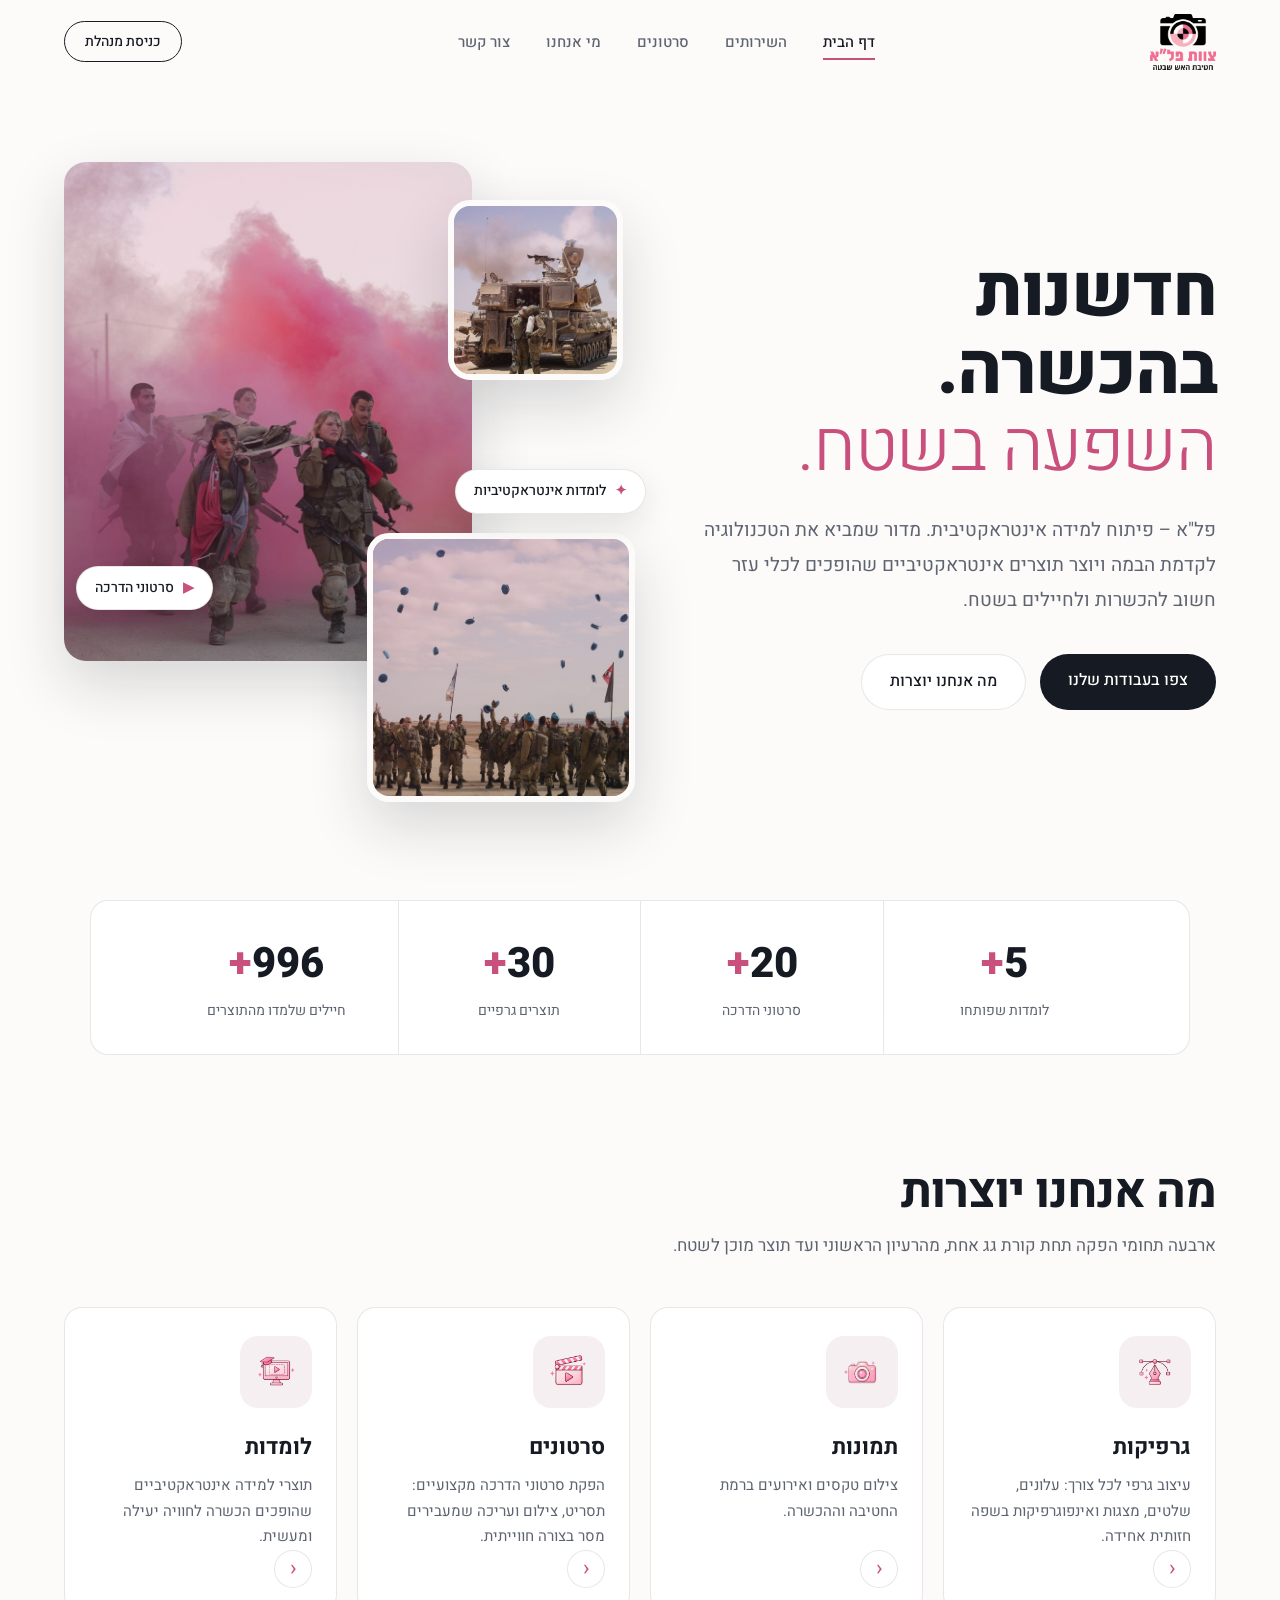
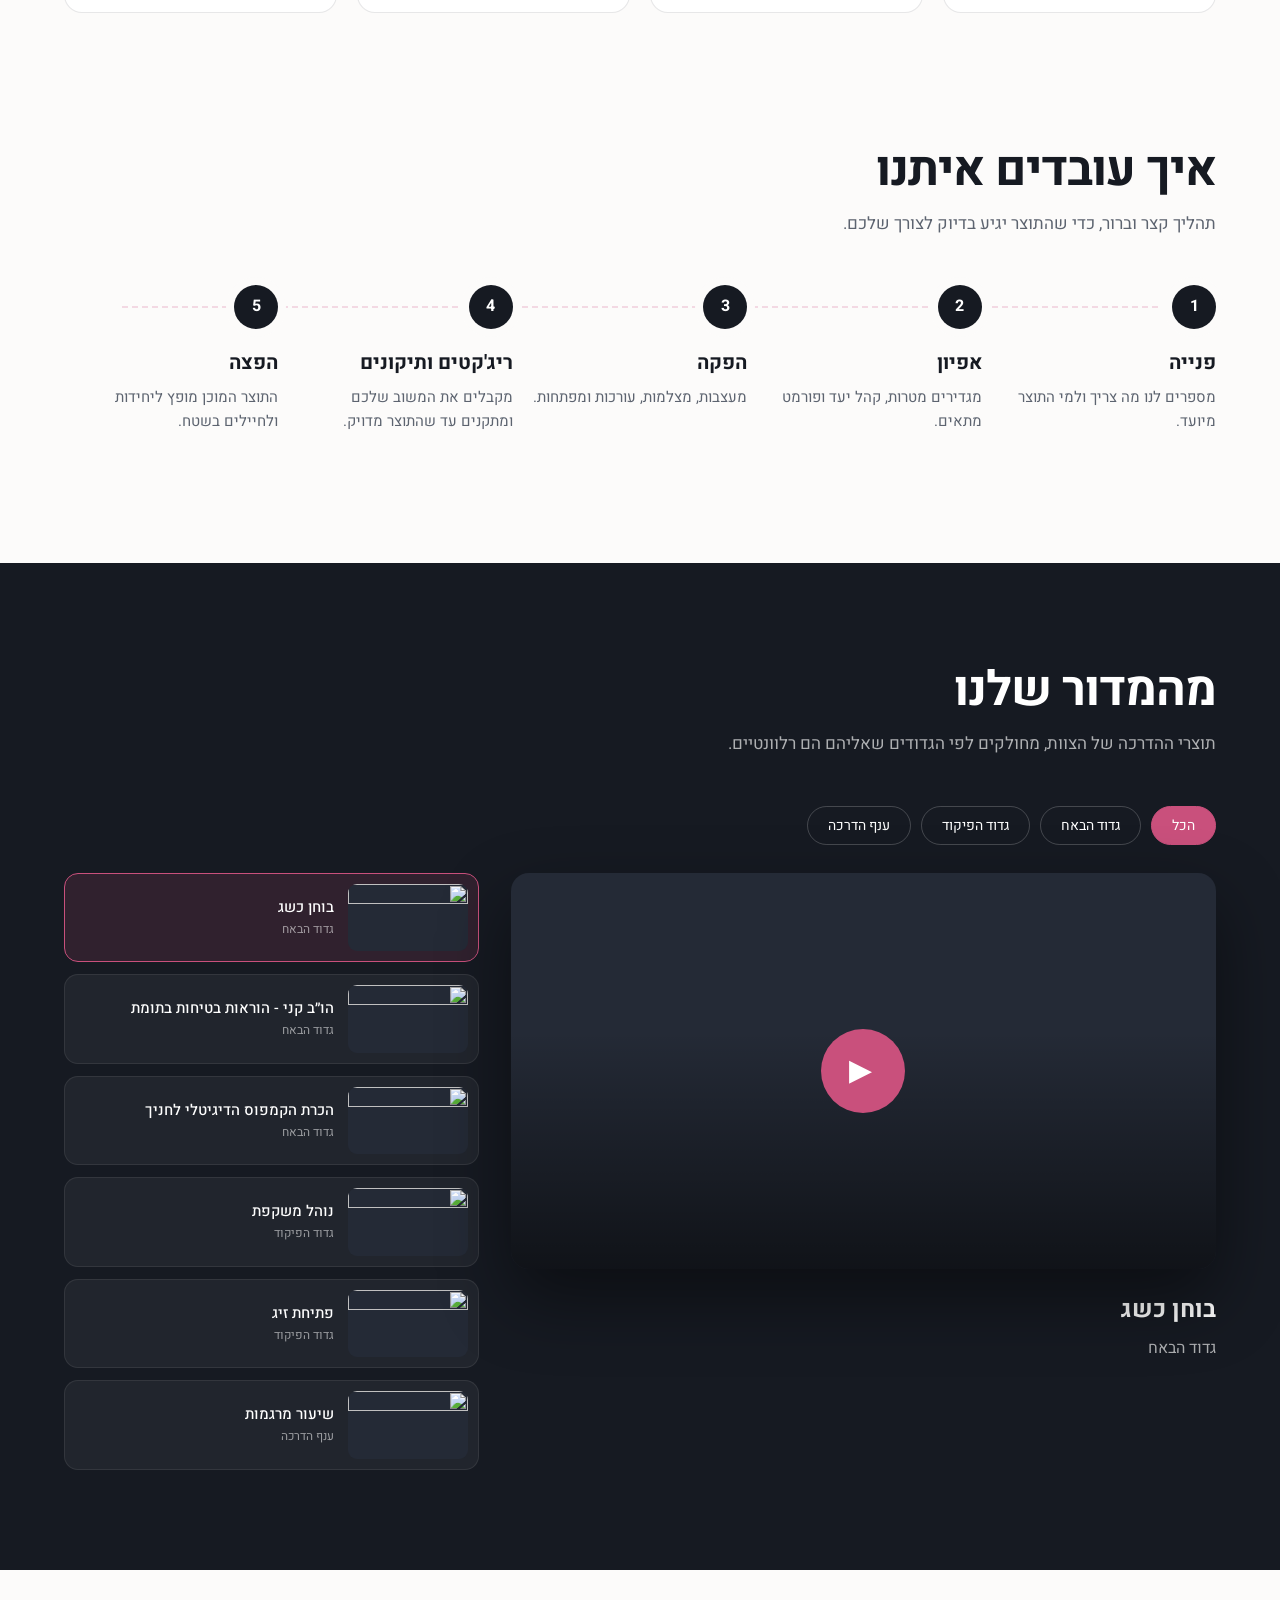
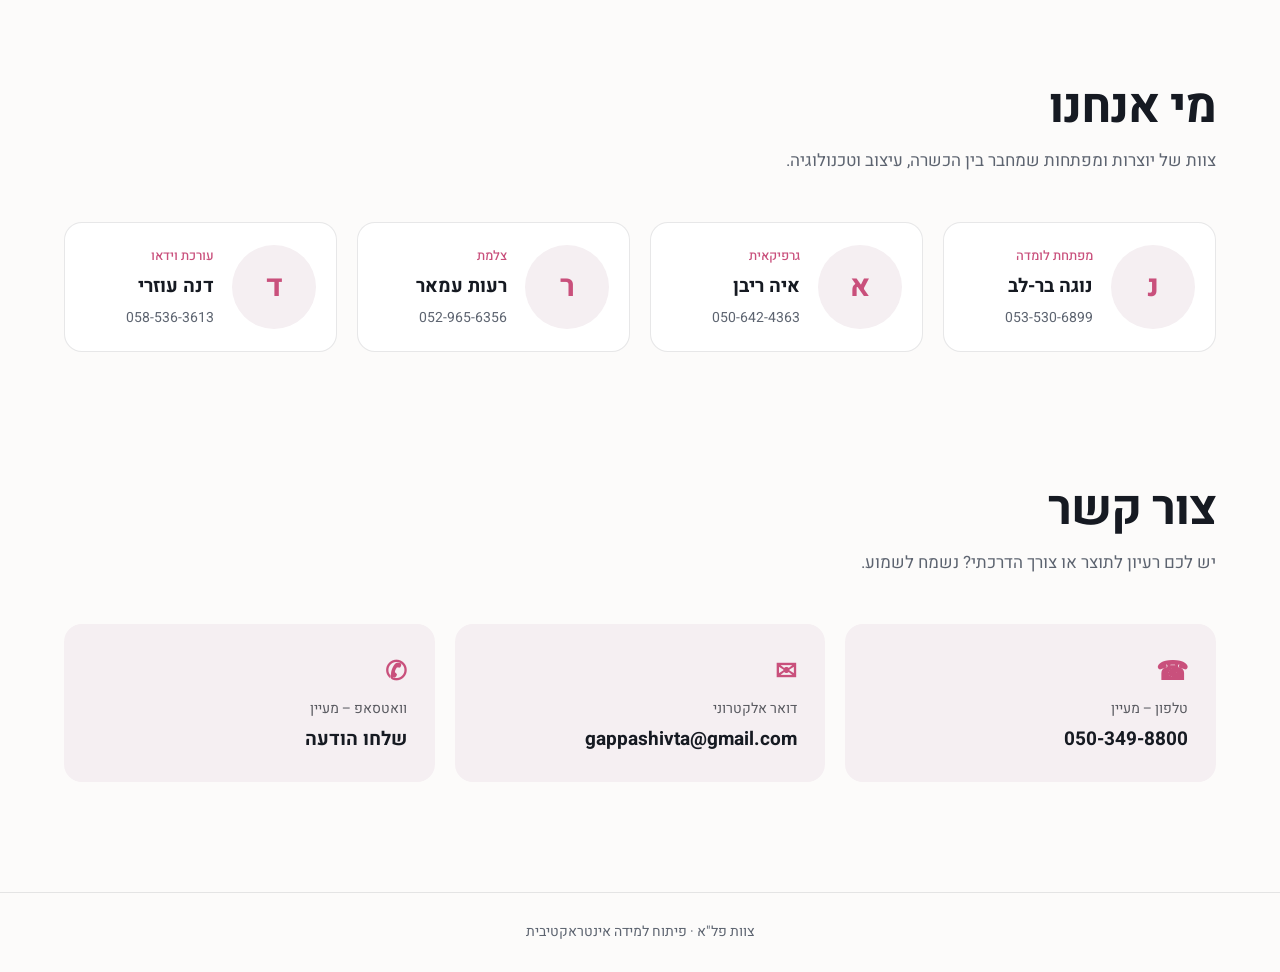
==== index.html @ ffdb8ac5 "Update index.html" ====
<!DOCTYPE html>
<html lang="he" dir="rtl">
<head>
<meta charset="UTF-8">
<meta name="viewport" content="width=device-width, initial-scale=1.0">
<title>צוות פל"א | פיתוח למידה אינטראקטיבית</title>
<link rel="preconnect" href="https://fonts.googleapis.com">
<link rel="preconnect" href="https://fonts.gstatic.com" crossorigin>
<link href="https://fonts.googleapis.com/css2?family=Heebo:wght@300;400;500;700;800&display=swap" rel="stylesheet">
<link rel="stylesheet" href="style.css">
</head>
<body>

<header class="navbar" id="navbar">
  <div class="navbar-container">
    <a href="index.html" class="logo-container"><img src="media/logo.png" alt="לוגו צוות פל״א" class="logo"></a>
    <nav class="nav-menu" id="navMenu">
      <a href="#home" class="nav-link active">דף הבית</a>
      <a href="#services" class="nav-link">השירותים</a>
      <a href="#videos" class="nav-link">סרטונים</a>
      <a href="#about" class="nav-link">מי אנחנו</a>
      <a href="#contact" class="nav-link">צור קשר</a>
    </nav>
    <div class="nav-end">
      <button type="button" id="adminLoginButton" class="admin-login-button">כניסת מנהלת</button>
      <button type="button" class="burger" id="burger" aria-label="תפריט" aria-expanded="false"><span></span><span></span><span></span></button>
    </div>
  </div>
</header>

<main>

<!-- HERO -->
<section class="hero" id="home">
  <div class="hero-content">
    <h1 class="hero-title">חדשנות בהכשרה.<span>השפעה בשטח.</span></h1>
    <p class="hero-description">פל"א – פיתוח למידה אינטראקטיבית. מדור שמביא את הטכנולוגיה לקדמת הבמה ויוצר תוצרים אינטראקטיביים שהופכים לכלי עזר חשוב להכשרות ולחיילים בשטח.</p>
    <div class="hero-cta">
      <a href="#videos" class="btn btn-primary">צפו בעבודות שלנו</a>
      <a href="#services" class="btn btn-ghost" id="continueButton">מה אנחנו יוצרות</a>
    </div>
  </div>
  <div class="collage" id="collage">
    <div class="ph ph-main" data-depth="14"><img src="media/pic2.jpeg" alt=""></div>
    <div class="ph ph-side" data-depth="-20"><img src="media/pic3.jpg" alt=""></div>
    <div class="ph ph-small" data-depth="26"><img src="media/pic1.jpeg" alt=""></div>
    <div class="chip chip-a" data-depth="-10"><b>▶</b> סרטוני הדרכה</div>
    <div class="chip chip-b" data-depth="12"><b>✦</b> לומדות אינטראקטיביות</div>
  </div>
</section>

<!-- STATS -->
<section class="stats">
  <div class="stat"><strong data-count="5">0</strong><span>לומדות שפותחו</span></div>
  <div class="stat"><strong data-count="20">0</strong><span>סרטוני הדרכה</span></div>
  <div class="stat"><strong data-count="30">0</strong><span>תוצרים גרפיים</span></div>
  <div class="stat"><strong data-count="1000">0</strong><span>חיילים שלמדו מהתוצרים</span></div>
</section>

<!-- SERVICES -->
<section class="section" id="services">
  <div class="section-head">
    <h2>מה אנחנו יוצרות</h2>
    <p>ארבעה תחומי הפקה תחת קורת גג אחת, מהרעיון הראשוני ועד תוצר מוכן לשטח.</p>
  </div>
  <div class="services-grid">
    <article class="service-card reveal">
      <div class="service-icon"><img src="media/categories/graphic.png" alt="גרפיקות"></div>
      <h3>גרפיקות</h3>
      <p>עיצוב גרפי לכל צורך: עלונים, שלטים, מצגות ואינפוגרפיקות בשפה חזותית אחידה.</p>
      <button type="button" class="card-button" data-service="graphics" aria-label="גרפיקות"><span>‹</span></button>
    </article>
    <article class="service-card reveal">
      <div class="service-icon"><img src="media/categories/pics.png" alt="תמונות"></div>
      <h3>תמונות</h3>
      <p>צילום טקסים ואירועים ברמת החטיבה וההכשרה.</p>
      <button type="button" class="card-button" data-service="photos" aria-label="תמונות"><span>‹</span></button>
    </article>
    <article class="service-card reveal">
      <div class="service-icon"><img src="media/categories/videos.png" alt="סרטונים"></div>
      <h3>סרטונים</h3>
      <p>הפקת סרטוני הדרכה מקצועיים: תסריט, צילום ועריכה שמעבירים מסר בצורה חווייתית.</p>
      <button type="button" class="card-button" data-service="videos" aria-label="סרטונים"><span>‹</span></button>
    </article>
    <article class="service-card reveal">
      <div class="service-icon"><img src="media/categories/lomdot.png" alt="לומדות"></div>
      <h3>לומדות</h3>
      <p>תוצרי למידה אינטראקטיביים שהופכים הכשרה לחוויה יעילה ומעשית.</p>
      <button type="button" class="card-button" data-service="learning" aria-label="לומדות"><span>‹</span></button>
    </article>
  </div>
</section>

<!-- PROCESS -->
<section class="section process">
  <div class="section-head">
    <h2>איך עובדים איתנו</h2>
    <p>תהליך קצר וברור, כדי שהתוצר יגיע בדיוק לצורך שלכם.</p>
  </div>
  <ol class="steps">
    <li class="reveal"><i>1</i><h3>פנייה</h3><p>מספרים לנו מה צריך ולמי התוצר מיועד.</p></li>
    <li class="reveal"><i>2</i><h3>אפיון</h3><p>מגדירים מטרות, קהל יעד ופורמט מתאים.</p></li>
    <li class="reveal"><i>3</i><h3>הפקה</h3><p>מעצבות, מצלמות, עורכות ומפתחות.</p></li>
    <li class="reveal"><i>4</i><h3>ריג'קטים ותיקונים</h3><p>מקבלים את המשוב שלכם ומתקנים עד שהתוצר מדויק.</p></li>
    <li class="reveal"><i>5</i><h3>הפצה</h3><p>התוצר המוכן מופץ ליחידות ולחיילים בשטח.</p></li>
  </ol>
</section>

<!-- VIDEOS -->
<section class="section videos" id="videos">
  <div class="section-head">
    <h2>מהמדור שלנו</h2>
    <p>תוצרי ההדרכה של הצוות, מחולקים לפי הגדודים שאליהם הם רלוונטיים.</p>
  </div>
  <div class="vtabs" id="vTabs"></div>
  <div class="vgrid">
    <div class="vmain">
      <div class="player" id="player"></div>
      <h3 id="vTitle"></h3>
      <p id="vDesc"></p>
    </div>
    <div class="vlist" id="vList"></div>
  </div>
</section>

<!-- ABOUT / TEAM -->
<section class="section" id="about">
  <div class="section-head">
    <h2>מי אנחנו</h2>
    <p>צוות של יוצרות ומפתחות שמחבר בין הכשרה, עיצוב וטכנולוגיה.</p>
  </div>
  <div class="team-grid" id="teamGrid"></div>
</section>

<!-- CONTACT -->
<section class="section contact" id="contact">
  <div class="section-head">
    <h2>צור קשר</h2>
    <p>יש לכם רעיון לתוצר או צורך הדרכתי? נשמח לשמוע.</p>
  </div>
  <div class="contact-grid">
    <a class="contact-card reveal" href="tel:0506789012"><b>☎</b><span>טלפון – מעיין</span><strong>050-349-8800</strong></a>
    <a class="contact-card reveal" href="gappashivta@gmail.com"><b>✉</b><span>דואר אלקטרוני</span><strong>gappashivta@gmail.com</strong></a>
    <a class="contact-card reveal" href="https://wa.me/972503498800" target="_blank" rel="noopener"><b>✆</b><span>וואטסאפ – מעיין</span><strong>שלחו הודעה</strong></a>
  </div>
</section>

</main>

<footer class="footer">צוות פל"א · פיתוח למידה אינטראקטיבית</footer>

<!-- LOMDOT MODAL -->
<div id="lomdotModal" class="lomdot-modal" hidden role="dialog" aria-modal="true" aria-labelledby="lomdotTitle">
  <div class="lomdot-inner">
    <button type="button" class="lomdot-close" id="lomdotClose" aria-label="סגירה">×</button>
    <div class="lomdot-head">
      <h2 id="lomdotTitle">הלומדות שלנו</h2>
      <p>שתי לומדות אינטראקטיביות שפיתחנו. לחצו על הטלפון כדי לנסות אותה כאן, או פתחו במסך מלא.</p>
    </div>
    <div class="lomdot-grid">
      <article class="lomdot-card">
        <div class="phone" data-live>
          <div class="phone-screen"><iframe data-src="https://nogabarlev.github.io/navigation_app/" title="לומדת ניווטים" loading="lazy"></iframe></div>
          <span class="phone-hint">לחצו לניסיון</span>
        </div>
        <h3>לומדת ניווטים</h3>
        <p>קריאת מפה, זיהוי קרקע ומדידת כיוון, בצורה מעשית וצעד אחר צעד.</p>
        <small>פותחה על ידי סמל נוגה בר-לב</small>
        <a class="btn btn-primary" href="https://nogabarlev.github.io/navigation_app/" target="_blank" rel="noopener">פתיחה במסך מלא</a>
      </article>
      <article class="lomdot-card">
        <div class="phone" data-live>
          <div class="phone-screen"><iframe data-src="https://nogabarlev.github.io/yesodot-menatzchim/" title="יסודות מנצחים" loading="lazy"></iframe></div>
          <span class="phone-hint">לחצו לניסיון</span>
        </div>
        <h3>יסודות מנצחים</h3>
        <p>אפליקציית תל״ב בכף היד של פיקוד ההכשרות והאימונים, חטיבת האש שבטה.</p>
        <small>פותחה על ידי סמל נוגה בר-לב</small>
        <a class="btn btn-primary" href="https://nogabarlev.github.io/yesodot-menatzchim/" target="_blank" rel="noopener">פתיחה במסך מלא</a>
      </article>
    </div>
  </div>
</div>

<!-- LOGIN MODAL -->
<div id="loginModal" class="login-modal hidden">
  <div class="login-box">
    <button type="button" id="closeLoginButton" class="close-login" aria-label="סגירה">×</button>
    <h2>כניסת מנהלת</h2>
    <p>התחברי כדי לנהל את התכנים באתר</p>
    <input type="email" id="loginEmail" placeholder="אימייל" autocomplete="username">
    <input type="password" id="loginPassword" placeholder="סיסמה" autocomplete="current-password">
    <button type="button" id="loginButton">התחברות</button>
    <p id="loginMessage"></p>
  </div>
</div>

<script src="https://cdn.jsdelivr.net/npm/@supabase/supabase-js@2"></script>
<script src="supabase.js"></script>
<script src="code.js"></script>
</body>
</html>
---- style.css ----
:root{
  --ink:#161a22;--mut:#5d6470;--paper:#fcfbfa;--mist:#f5eff2;
  --rose:#c9507c;--rose-soft:#f3d9e3;--olive:#4a5342;--line:rgba(22,26,34,.1);
  --nav:84px;
}
*{margin:0;padding:0;box-sizing:border-box}
html{scroll-behavior:smooth;scroll-padding-top:var(--nav)}
body{direction:rtl;font-family:"Heebo","Arial",sans-serif;background:var(--paper);color:var(--ink);line-height:1.6;overflow-x:hidden}
a{text-decoration:none;color:inherit}
button{font-family:inherit}
img{max-width:100%;display:block}
:focus-visible{outline:2px solid var(--rose);outline-offset:3px}

/* NAV */
.navbar{position:fixed;inset:0 0 auto 0;height:var(--nav);z-index:1000;background:rgba(252,251,250,.88);backdrop-filter:blur(12px);border-bottom:1px solid transparent;transition:.3s}
.navbar.scrolled{border-color:var(--line);box-shadow:0 6px 24px rgba(22,26,34,.05)}
.navbar-container{width:90%;max-width:1280px;height:100%;margin:auto;display:flex;align-items:center;justify-content:space-between;gap:24px}
.logo{height:56px;width:auto}
.nav-menu{display:flex;gap:36px}
.nav-link{position:relative;font-size:15px;font-weight:500;color:var(--mut);padding:6px 0;transition:.25s}
.nav-link::after{content:"";position:absolute;bottom:0;right:0;width:0;height:2px;background:var(--rose);transition:.3s}
.nav-link:hover,.nav-link.active{color:var(--ink)}
.nav-link:hover::after,.nav-link.active::after{width:100%}
.nav-end{display:flex;align-items:center;gap:12px}
.admin-login-button{border:1px solid var(--ink);background:transparent;color:var(--ink);padding:9px 20px;border-radius:999px;font-size:14px;font-weight:500;cursor:pointer;transition:.25s}
.admin-login-button:hover{background:var(--ink);color:#fff}
.burger{display:none;width:42px;height:42px;border:1px solid var(--line);border-radius:10px;background:#fff;cursor:pointer;flex-direction:column;align-items:center;justify-content:center;gap:5px}
.burger span{width:18px;height:2px;background:var(--ink);transition:.3s}
.burger[aria-expanded="true"] span:nth-child(1){transform:translateY(7px) rotate(45deg)}
.burger[aria-expanded="true"] span:nth-child(2){opacity:0}
.burger[aria-expanded="true"] span:nth-child(3){transform:translateY(-7px) rotate(-45deg)}

/* HERO */
.hero{min-height:100vh;padding:calc(var(--nav) + 40px) 5% 60px;display:grid;grid-template-columns:1fr 1.1fr;align-items:center;gap:40px;max-width:1400px;margin:auto}
.hero-title{font-size:clamp(44px,5.6vw,84px);line-height:1.08;font-weight:800;letter-spacing:-1.5px}
.hero-title span{display:block;color:var(--rose);font-weight:300}
.hero-description{max-width:520px;margin-top:26px;font-size:19px;line-height:1.85;color:var(--mut)}
.hero-cta{display:flex;flex-wrap:wrap;gap:14px;margin-top:36px}
.btn{padding:14px 28px;border-radius:999px;font-weight:500;font-size:16px;transition:.3s}
.btn-primary{background:var(--ink);color:#fff}
.btn-primary:hover{background:var(--rose);transform:translateY(-3px);box-shadow:0 12px 26px rgba(201,80,124,.28)}
.btn-ghost{border:1px solid var(--line);background:#fff}
.btn-ghost:hover{border-color:var(--rose);color:var(--rose)}

.collage{position:relative;height:min(640px,72vh)}
.ph{position:absolute;overflow:hidden;border-radius:22px;box-shadow:0 24px 60px rgba(22,26,34,.16);transition:transform .25s ease-out}
.ph img{width:100%;height:100%;object-fit:cover;filter:saturate(.8)}
.ph::after{content:"";position:absolute;inset:0;background:linear-gradient(160deg,rgba(201,80,124,.22),rgba(74,83,66,.12))}
.ph-main{width:70%;height:78%;top:0;left:0}
.ph-side{width:46%;height:42%;bottom:0;right:2%;border:6px solid var(--paper)}
.ph-small{width:30%;height:28%;top:6%;right:4%;border:6px solid var(--paper)}
.chip{position:absolute;background:#fff;border:1px solid var(--line);border-radius:999px;padding:10px 18px;font-size:14px;font-weight:500;box-shadow:0 10px 30px rgba(22,26,34,.1);z-index:5;transition:transform .25s ease-out}
.chip b{color:var(--rose);margin-left:6px}
.chip-a{bottom:30%;left:2%}
.chip-b{top:48%;right:0}

/* STATS */
.stats{max-width:1100px;margin:0 auto;padding:0 5%;display:grid;grid-template-columns:repeat(4,1fr);border:1px solid var(--line);border-radius:18px;background:#fff;overflow:hidden;width:90%}
.stat{padding:30px 16px;text-align:center;border-left:1px solid var(--line)}
.stat:last-child{border-left:0}
.stat strong{display:block;font-size:42px;font-weight:800;color:var(--ink)}
.stat strong::after{content:"+";color:var(--rose)}
.stat span{font-size:14px;color:var(--mut)}

/* SECTIONS */
.section{max-width:1280px;margin:0 auto;padding:110px 5% 20px}
.section-head{margin-bottom:48px;max-width:560px}
.section-head h2{font-size:clamp(32px,4vw,48px);font-weight:700;letter-spacing:-1px;line-height:1.15}
.section-head p{margin-top:12px;color:var(--mut);font-size:17px}

/* SERVICES */
.services-grid{display:grid;grid-template-columns:repeat(4,1fr);gap:20px}
.service-card{position:relative;min-height:300px;background:#fff;border:1px solid var(--line);border-radius:18px;padding:28px 24px 24px;display:flex;flex-direction:column;transition:transform .35s,box-shadow .35s,border-color .35s}
.service-card:hover{transform:translateY(-8px);border-color:var(--rose-soft);box-shadow:0 22px 44px rgba(201,80,124,.13)}
.service-icon{width:72px;height:72px;border-radius:18px;background:var(--mist);display:flex;align-items:center;justify-content:center;margin-bottom:22px}
.service-icon img{width:44px;height:44px;object-fit:contain;transition:.35s}
.service-card:hover .service-icon img{transform:scale(1.12) rotate(-4deg)}
.service-card h3{font-size:22px;font-weight:700;margin-bottom:8px}
.service-card p{font-size:15px;color:var(--mut);line-height:1.7}
.card-button{margin-top:auto;align-self:flex-start;width:38px;height:38px;border-radius:50%;border:1px solid var(--line);background:#fff;color:var(--rose);cursor:pointer;transition:.3s}
.card-button span{font-size:22px;line-height:1}
.card-button:hover{background:var(--rose);color:#fff;transform:translateX(-4px)}

/* PROCESS */
.steps{list-style:none;display:grid;grid-template-columns:repeat(5,1fr);gap:20px;position:relative}
.steps::before{content:"";position:absolute;top:21px;right:5%;left:5%;border-top:2px dashed var(--rose-soft)}
.steps li{position:relative}
.steps i{display:flex;width:44px;height:44px;border-radius:50%;background:var(--ink);color:#fff;font-style:normal;font-weight:700;align-items:center;justify-content:center;margin-bottom:18px;position:relative;box-shadow:0 0 0 8px var(--paper)}
.steps h3{font-size:20px;margin-bottom:6px}
.steps p{color:var(--mut);font-size:15px;max-width:240px}

/* VIDEOS */
.videos{max-width:none;margin-top:110px;padding:100px 5%;background:var(--ink);color:#fff;position:relative}
.videos>*{max-width:1280px;margin-inline:auto}
.videos .section-head p{color:rgba(255,255,255,.65)}
.vgrid{display:grid;grid-template-columns:1.7fr 1fr;gap:32px}
.player{position:relative;aspect-ratio:16/9;border-radius:18px;overflow:hidden;background:#242a36 center/cover no-repeat;box-shadow:0 30px 70px rgba(0,0,0,.45)}
.player iframe{position:absolute;inset:0;width:100%;height:100%;border:0}
.play{position:absolute;inset:0;width:100%;border:0;background:linear-gradient(transparent 40%,rgba(0,0,0,.55));cursor:pointer;display:flex;align-items:center;justify-content:center}
.play span{width:84px;height:84px;border-radius:50%;background:var(--rose);color:#fff;font-size:30px;display:flex;align-items:center;justify-content:center;padding-right:5px;transition:.3s;box-shadow:0 0 0 0 rgba(201,80,124,.6);animation:pulse 2.4s infinite}
.play:hover span{transform:scale(1.1)}
@keyframes pulse{70%{box-shadow:0 0 0 22px rgba(201,80,124,0)}100%{box-shadow:0 0 0 0 rgba(201,80,124,0)}}
.vtabs{display:flex;flex-wrap:wrap;gap:10px;margin-bottom:28px}
.vtab{border:1px solid rgba(255,255,255,.2);background:transparent;color:#fff;padding:8px 20px;border-radius:999px;font-size:14px;cursor:pointer;transition:.25s}
.vtab:hover{border-color:var(--rose)}
.vtab.active{background:var(--rose);border-color:var(--rose)}
.vitem small{display:block;margin-top:2px;font-size:12px;color:rgba(255,255,255,.55)}
.vmain h3{font-size:24px;margin-top:22px}
.vmain p{color:rgba(255,255,255,.65);margin-top:6px}
.vlist{display:flex;flex-direction:column;gap:12px}
.vitem{display:flex;gap:14px;align-items:center;text-align:right;background:rgba(255,255,255,.05);border:1px solid rgba(255,255,255,.08);border-radius:14px;padding:10px;color:#fff;cursor:pointer;transition:.3s}
.vitem:hover{background:rgba(255,255,255,.1)}
.vitem.active{border-color:var(--rose);background:rgba(201,80,124,.14)}
.vitem img,.vthumb{width:120px;aspect-ratio:16/9;border-radius:9px;object-fit:cover;background:#242a36;flex-shrink:0}
.vitem strong{font-size:15px;font-weight:500;line-height:1.4}

/* TEAM */
.team-grid{display:grid;grid-template-columns:repeat(4,1fr);gap:20px}
.member{display:flex;align-items:center;gap:18px;background:#fff;border:1px solid var(--line);border-radius:18px;padding:20px;transition:.35s}
.member:hover{transform:translateY(-5px);box-shadow:0 18px 38px rgba(22,26,34,.08)}
.avatar{width:84px;height:84px;border-radius:50%;flex-shrink:0;background:var(--mist);color:var(--rose);font-size:30px;font-weight:700;display:flex;align-items:center;justify-content:center;overflow:hidden}
.avatar img{width:100%;height:100%;object-fit:cover}
.member small{color:var(--rose);font-weight:500;font-size:13px}
.member h3{font-size:19px;margin:2px 0 4px}
.member a{font-size:14px;color:var(--mut)}
.member a:hover{color:var(--rose)}

/* CONTACT */
.contact{padding-bottom:110px}
.contact-grid{display:grid;grid-template-columns:repeat(3,1fr);gap:20px}
.contact-card{display:flex;flex-direction:column;gap:4px;background:var(--mist);border-radius:18px;padding:28px;transition:.3s}
.contact-card:hover{background:var(--ink);color:#fff;transform:translateY(-5px)}
.contact-card b{font-size:26px;color:var(--rose)}
.contact-card span{font-size:14px;opacity:.7}
.contact-card strong{font-size:19px}
.footer{padding:28px 5%;text-align:center;font-size:14px;color:var(--mut);border-top:1px solid var(--line)}

/* REVEAL (works only when JS adds .js) */
.js .reveal{opacity:0;transform:translateY(22px);transition:opacity .7s,transform .7s}
.js .reveal.in{opacity:1;transform:none}
.js .reveal.in:hover{transition:transform .35s,box-shadow .35s,border-color .35s,background .3s}

/* LOGIN + ADMIN */
.login-modal{position:fixed;inset:0;z-index:9999;display:flex;align-items:center;justify-content:center;background:rgba(22,26,34,.45);backdrop-filter:blur(6px)}
.login-modal.hidden{display:none}
.login-box{position:relative;width:380px;max-width:90%;background:#fff;border-radius:20px;padding:40px;text-align:center;box-shadow:0 30px 80px rgba(0,0,0,.25)}
.login-box h2{font-size:26px;margin-bottom:8px}
.login-box>p{color:var(--mut);font-size:14px;margin-bottom:22px}
.login-box input{width:100%;padding:13px 16px;margin-bottom:12px;border:1px solid var(--line);border-radius:10px;font:inherit;font-size:14px;direction:rtl;outline:none;transition:.25s}
.login-box input:focus{border-color:var(--rose);box-shadow:0 0 0 3px rgba(201,80,124,.12)}
#loginButton{width:100%;border:0;background:var(--ink);color:#fff;padding:13px;border-radius:10px;font-size:15px;cursor:pointer;margin-top:6px;transition:.3s}
#loginButton:hover{background:var(--rose)}
#loginButton:disabled{opacity:.6;cursor:wait}
.close-login{position:absolute;top:14px;left:18px;border:0;background:none;color:#999;font-size:28px;cursor:pointer}
.close-login:hover{color:var(--rose)}
#loginMessage{min-height:20px;margin-top:14px;font-size:13px;color:var(--rose)}
.admin-panel{position:fixed;inset:0;z-index:9998;background:rgba(22,26,34,.45);backdrop-filter:blur(6px);display:flex;align-items:center;justify-content:center;padding:24px}
.admin-panel-content{width:min(750px,95%);background:#fff;border-radius:20px;padding:34px;box-shadow:0 30px 80px rgba(0,0,0,.25)}
.admin-header{display:flex;align-items:center;justify-content:space-between;margin-bottom:28px}
.admin-label{color:var(--rose);font-size:13px}
.admin-header h2{font-size:26px}
.logout-button{border:1px solid var(--line);background:#fff;padding:9px 18px;border-radius:999px;cursor:pointer;transition:.3s}
.logout-button:hover{background:var(--ink);color:#fff}
.admin-actions{display:grid;grid-template-columns:repeat(3,1fr);gap:14px}
.admin-action{border:1px solid var(--line);background:var(--mist);padding:22px 14px;border-radius:14px;font:inherit;font-size:14px;cursor:pointer;transition:.3s}
.admin-action:hover{transform:translateY(-4px);border-color:var(--rose-soft);box-shadow:0 12px 25px rgba(201,80,124,.12)}

/* TABLET */
@media(max-width:1000px){
  .hero{grid-template-columns:1fr;padding-top:calc(var(--nav) + 30px)}
  .collage{height:460px}
  .services-grid,.steps{grid-template-columns:repeat(2,1fr)}
  .steps::before{display:none}
  .vgrid{grid-template-columns:1fr}
  .vlist{flex-direction:row;overflow-x:auto;padding-bottom:6px}
  .vitem{min-width:260px}
  .team-grid{grid-template-columns:repeat(2,1fr)}
  .stats{grid-template-columns:repeat(2,1fr)}
  .stat:nth-child(2){border-left:0}
  .stat:nth-child(-n+2){border-bottom:1px solid var(--line)}
}
/* MOBILE */
@media(max-width:800px){
  :root{--nav:72px}
  .burger{display:flex}
  .logo{height:46px}
  .nav-menu{position:absolute;top:var(--nav);right:0;left:0;flex-direction:column;gap:0;background:rgba(252,251,250,.98);border-bottom:1px solid var(--line);max-height:0;overflow:hidden;transition:max-height .35s}
  .nav-menu.open{max-height:360px}
  .nav-link{padding:16px 5%;border-top:1px solid var(--line);font-size:17px}
  .nav-link::after{display:none}
  .admin-login-button{padding:8px 14px;font-size:13px}
}
@media(max-width:650px){
  .hero-description{font-size:17px}
  .collage{height:380px}
  .chip{font-size:12px;padding:8px 12px}
  .services-grid,.steps,.team-grid,.contact-grid{grid-template-columns:1fr}
  .service-card{min-height:0}
  .section{padding-top:80px}
  .videos{padding:70px 5%}
  .stat strong{font-size:32px}
  .admin-actions{grid-template-columns:1fr}
  .login-box{padding:30px 24px}
}
@media(prefers-reduced-motion:reduce){
  *{animation:none!important;transition:none!important;scroll-behavior:auto!important}
  .js .reveal{opacity:1;transform:none}
}

/* LOMDOT SHOWCASE */
.service-card.clickable{cursor:pointer}
.lomdot-modal{position:fixed;inset:0;z-index:2000;background:rgba(22,26,34,.94);backdrop-filter:blur(10px);overflow-y:auto;color:#fff;animation:lomIn .45s ease}
.lomdot-modal[hidden]{display:none}
@keyframes lomIn{from{opacity:0;transform:translateY(30px)}to{opacity:1;transform:none}}
.lomdot-inner{max-width:980px;margin:auto;padding:70px 5% 60px;position:relative}
.lomdot-close{position:fixed;top:18px;right:18px;width:46px;height:46px;border-radius:50%;border:1px solid rgba(255,255,255,.25);background:rgba(255,255,255,.08);color:#fff;font-size:26px;cursor:pointer;transition:.3s;z-index:5}
.lomdot-close:hover{background:var(--rose);border-color:var(--rose);transform:rotate(90deg)}
.lomdot-head{text-align:center;margin-bottom:44px}
.lomdot-head h2{font-size:clamp(32px,4vw,46px);font-weight:700}
.lomdot-head p{color:rgba(255,255,255,.65);margin:10px auto 0;max-width:520px}
.lomdot-grid{display:grid;grid-template-columns:1fr 1fr;gap:24px}
.lomdot-card{display:flex;flex-direction:column;align-items:center;text-align:center;gap:8px;padding:34px 24px 28px;border-radius:22px;background:rgba(255,255,255,.05);border:1px solid rgba(255,255,255,.1);transition:.4s}
.lomdot-card:hover{border-color:var(--rose);background:rgba(201,80,124,.08);transform:translateY(-6px)}
.lomdot-card h3{font-size:24px;margin-top:18px}
.lomdot-card p{color:rgba(255,255,255,.7);font-size:15px;max-width:330px}
.lomdot-card small{color:rgba(255,255,255,.45);font-size:12px;margin-bottom:10px}
.phone{position:relative;width:256px;padding:8px;border-radius:38px;background:#0b0d12;box-shadow:0 0 0 2px #2b313d,0 30px 60px rgba(0,0,0,.5);cursor:pointer;transition:transform .5s}
.lomdot-card:hover .phone{transform:rotate(-2deg) scale(1.03)}
.phone::before{content:"";position:absolute;top:14px;left:50%;width:70px;height:18px;margin-left:-35px;border-radius:12px;background:#0b0d12;z-index:3}
.phone-screen{position:relative;width:240px;height:480px;border-radius:30px;overflow:hidden;background:#242a36}
.phone-screen iframe{position:absolute;top:0;left:0;width:390px;height:780px;border:0;transform:scale(.6154);transform-origin:0 0;pointer-events:none;background:#fff}
.phone.live .phone-screen iframe{pointer-events:auto}
.phone-hint{position:absolute;bottom:22px;left:50%;transform:translateX(-50%);background:var(--rose);color:#fff;font-size:13px;font-weight:500;padding:7px 16px;border-radius:999px;z-index:4;white-space:nowrap;transition:.3s}
.phone.live .phone-hint{opacity:0;pointer-events:none}
@media(max-width:800px){.lomdot-grid{grid-template-columns:1fr}.lomdot-close{top:12px;right:12px}}
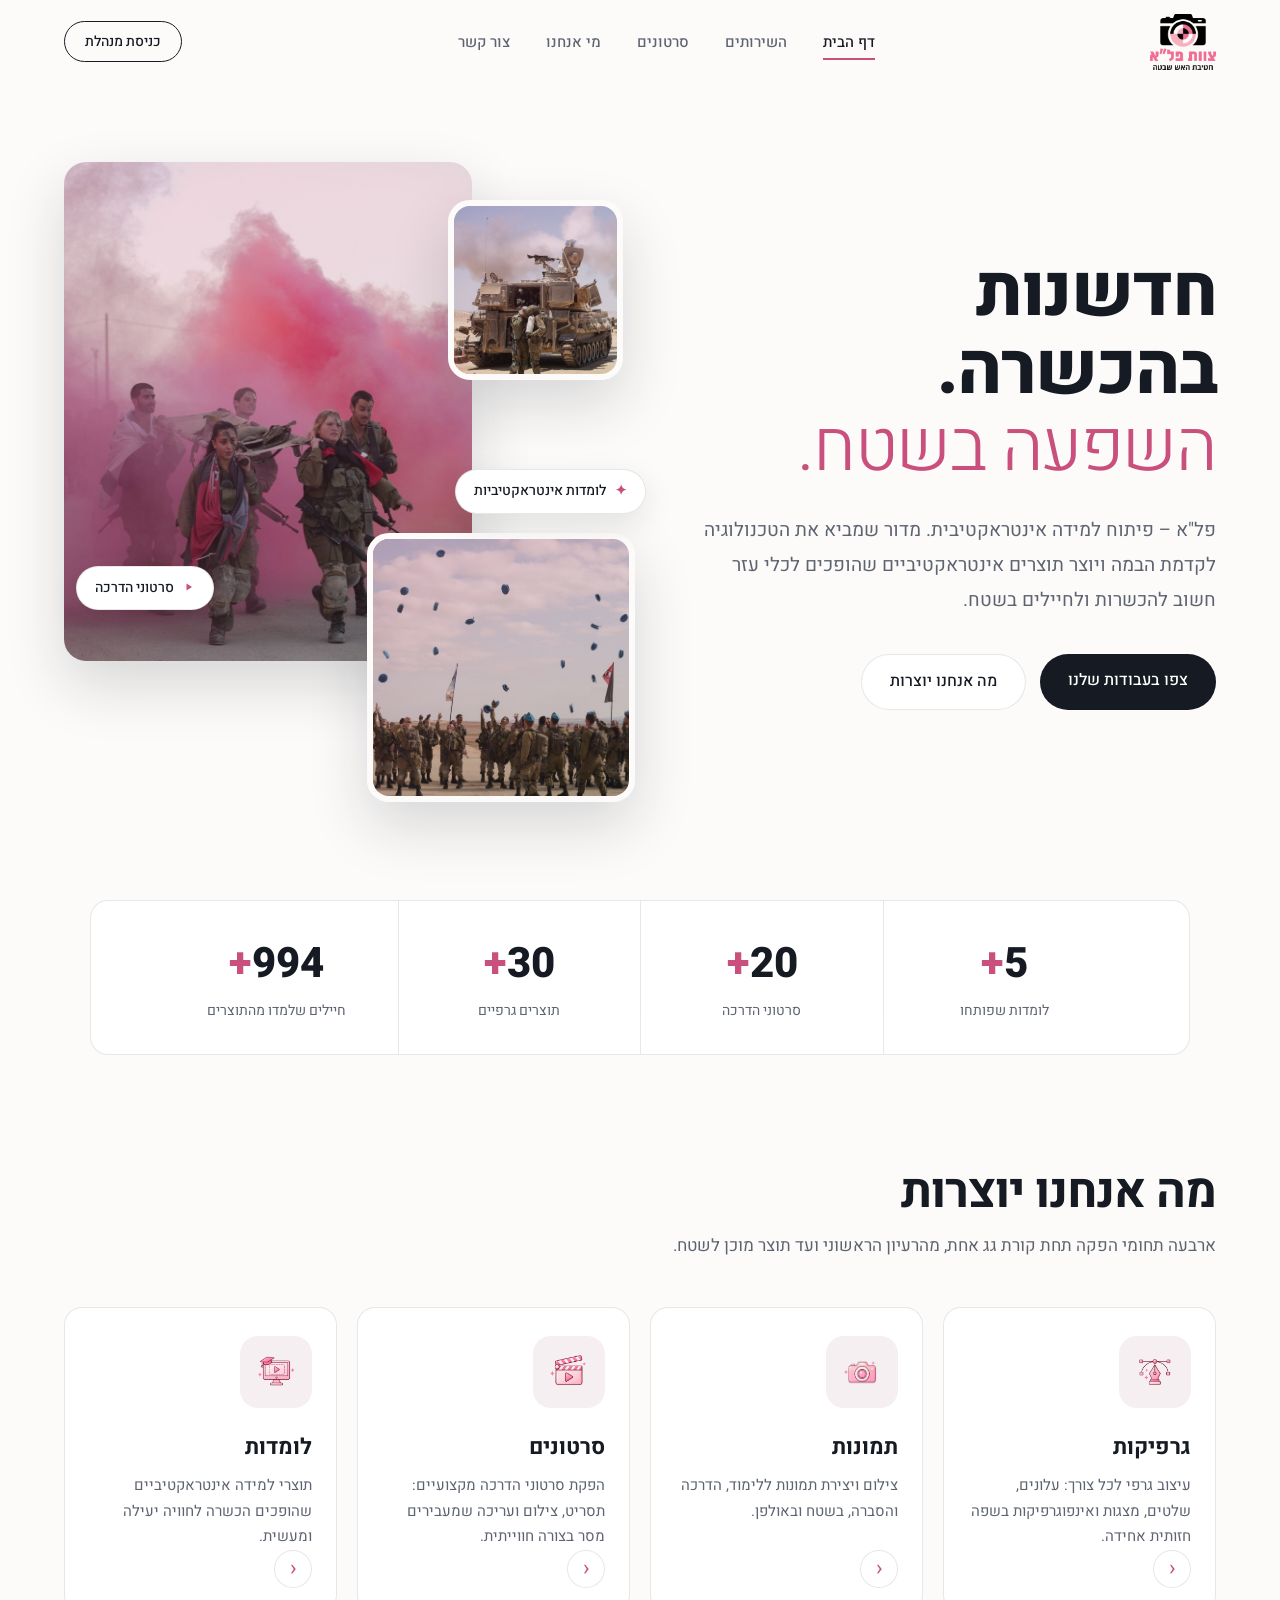
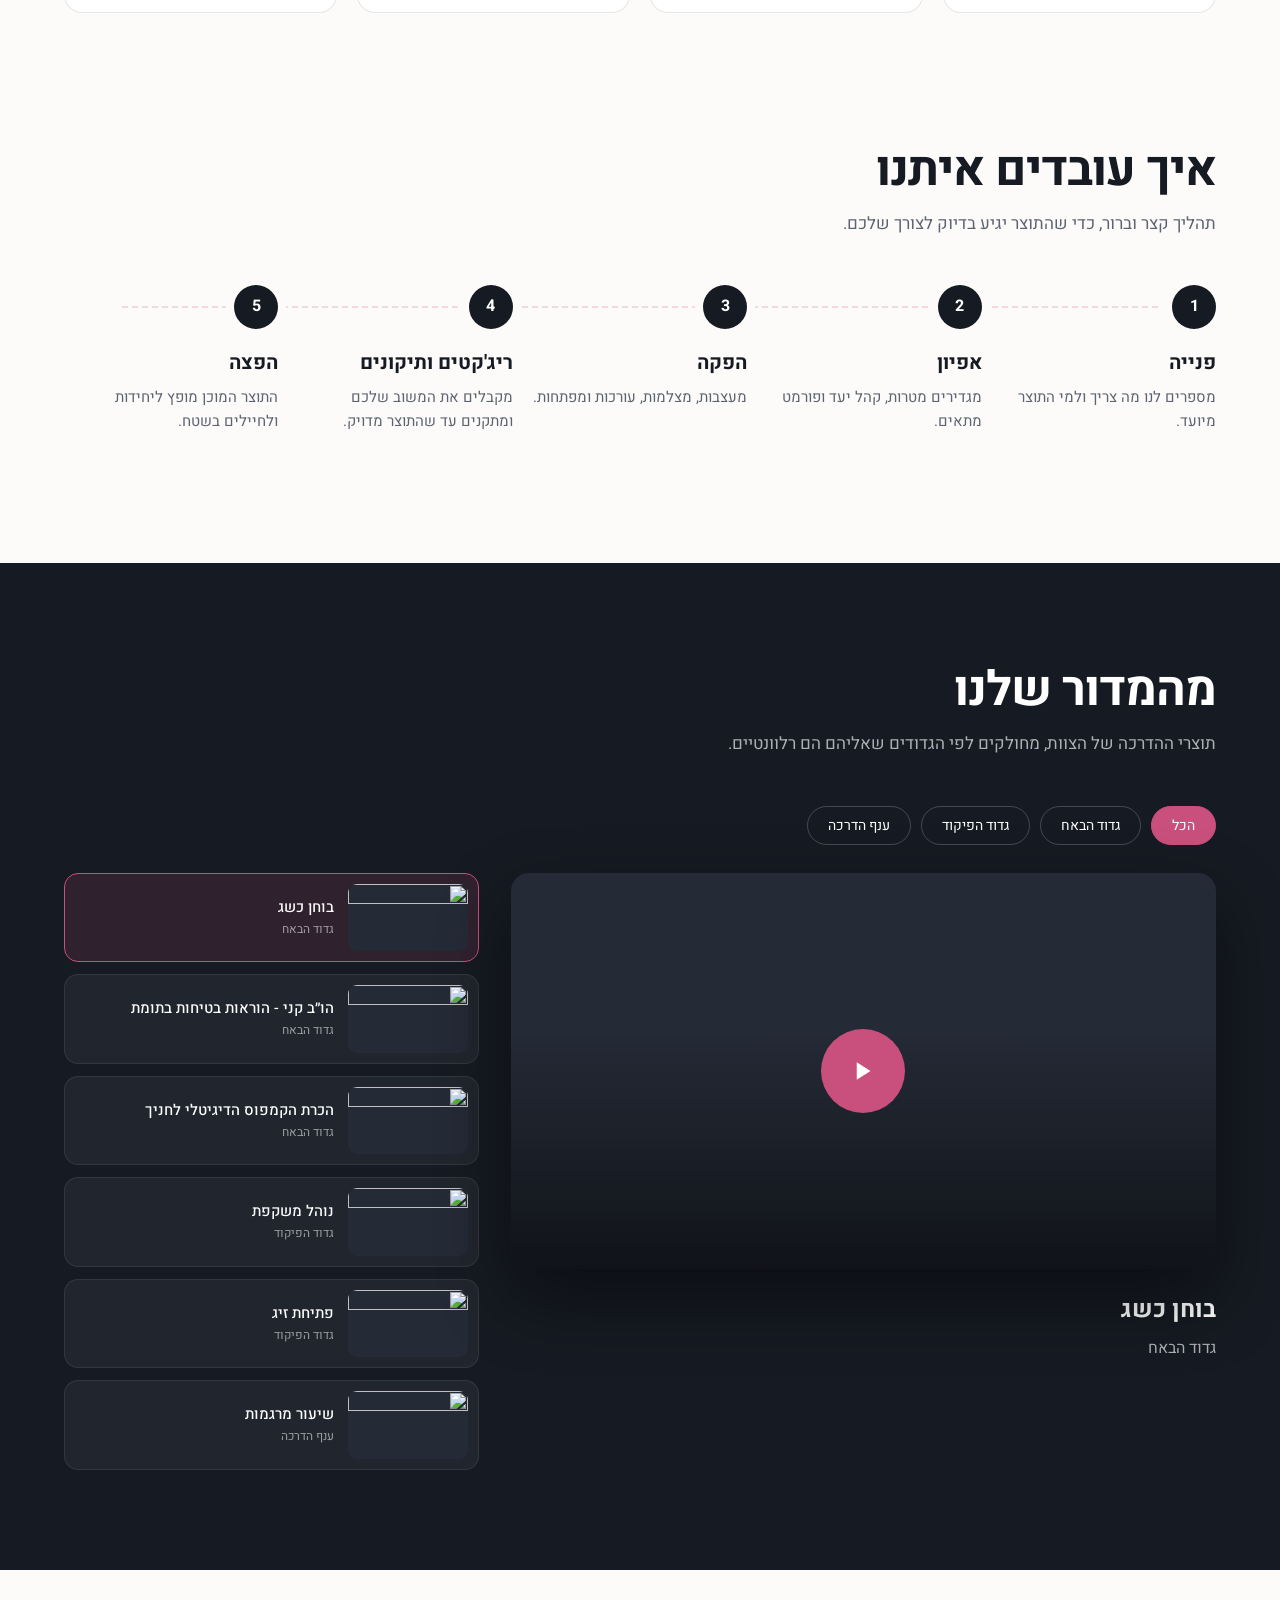
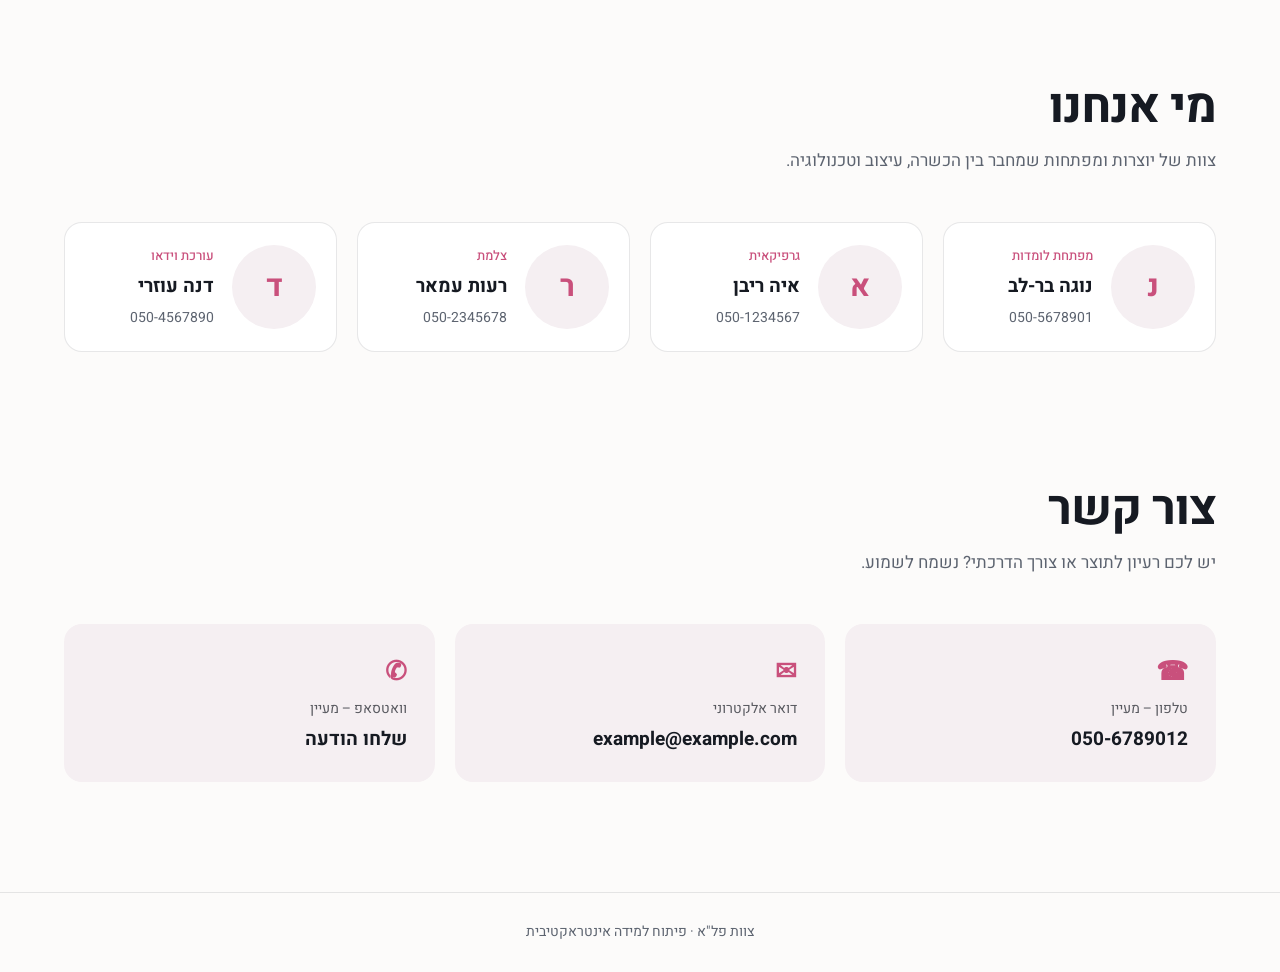
==== commit 562cf376: "Update index.html" ====
--- a/index.html
+++ b/index.html
@@ -44,7 +44,7 @@
     <div class="ph ph-main" data-depth="14"><img src="media/pic2.jpeg" alt=""></div>
     <div class="ph ph-side" data-depth="-20"><img src="media/pic3.jpg" alt=""></div>
     <div class="ph ph-small" data-depth="26"><img src="media/pic1.jpeg" alt=""></div>
-    <div class="chip chip-a" data-depth="-10"><b>▶</b> סרטוני הדרכה</div>
+    <div class="chip chip-a" data-depth="-10"><b><svg viewBox="0 0 24 24" width="12" height="12" aria-hidden="true" style="vertical-align:-1px"><path d="M7 5v14l11-7z" fill="currentColor"/></svg></b> סרטוני הדרכה</div>
     <div class="chip chip-b" data-depth="12"><b>✦</b> לומדות אינטראקטיביות</div>
   </div>
 </section>
@@ -73,7 +73,7 @@
     <article class="service-card reveal">
       <div class="service-icon"><img src="media/categories/pics.png" alt="תמונות"></div>
       <h3>תמונות</h3>
-      <p>צילום טקסים ואירועים ברמת החטיבה וההכשרה.</p>
+      <p>צילום ויצירת תמונות ללימוד, הדרכה והסברה, בשטח ובאולפן.</p>
       <button type="button" class="card-button" data-service="photos" aria-label="תמונות"><span>‹</span></button>
     </article>
     <article class="service-card reveal">
@@ -139,9 +139,9 @@
     <p>יש לכם רעיון לתוצר או צורך הדרכתי? נשמח לשמוע.</p>
   </div>
   <div class="contact-grid">
-    <a class="contact-card reveal" href="tel:0506789012"><b>☎</b><span>טלפון – מעיין</span><strong>050-349-8800</strong></a>
-    <a class="contact-card reveal" href="gappashivta@gmail.com"><b>✉</b><span>דואר אלקטרוני</span><strong>gappashivta@gmail.com</strong></a>
-    <a class="contact-card reveal" href="https://wa.me/972503498800" target="_blank" rel="noopener"><b>✆</b><span>וואטסאפ – מעיין</span><strong>שלחו הודעה</strong></a>
+    <a class="contact-card reveal" href="tel:0506789012"><b>&#9742;&#xFE0E;</b><span>טלפון – מעיין</span><strong>050-6789012</strong></a>
+    <a class="contact-card reveal" href="mailto:example@example.com"><b>&#9993;&#xFE0E;</b><span>דואר אלקטרוני</span><strong>example@example.com</strong></a>
+    <a class="contact-card reveal" href="https://wa.me/972506789012" target="_blank" rel="noopener"><b>✆</b><span>וואטסאפ – מעיין</span><strong>שלחו הודעה</strong></a>
   </div>
 </section>
 
--- a/style.css
+++ b/style.css
@@ -97,7 +97,7 @@
 .player{position:relative;aspect-ratio:16/9;border-radius:18px;overflow:hidden;background:#242a36 center/cover no-repeat;box-shadow:0 30px 70px rgba(0,0,0,.45)}
 .player iframe{position:absolute;inset:0;width:100%;height:100%;border:0}
 .play{position:absolute;inset:0;width:100%;border:0;background:linear-gradient(transparent 40%,rgba(0,0,0,.55));cursor:pointer;display:flex;align-items:center;justify-content:center}
-.play span{width:84px;height:84px;border-radius:50%;background:var(--rose);color:#fff;font-size:30px;display:flex;align-items:center;justify-content:center;padding-right:5px;transition:.3s;box-shadow:0 0 0 0 rgba(201,80,124,.6);animation:pulse 2.4s infinite}
+.play span{width:84px;height:84px;border-radius:50%;background:var(--rose);color:#fff;font-size:30px;display:flex;align-items:center;justify-content:center;transition:.3s;box-shadow:0 0 0 0 rgba(201,80,124,.6);animation:pulse 2.4s infinite}
 .play:hover span{transform:scale(1.1)}
 @keyframes pulse{70%{box-shadow:0 0 0 22px rgba(201,80,124,0)}100%{box-shadow:0 0 0 0 rgba(201,80,124,0)}}
 .vtabs{display:flex;flex-wrap:wrap;gap:10px;margin-bottom:28px}
@@ -232,4 +232,16 @@
 .phone.live .phone-screen iframe{pointer-events:auto}
 .phone-hint{position:absolute;bottom:22px;left:50%;transform:translateX(-50%);background:var(--rose);color:#fff;font-size:13px;font-weight:500;padding:7px 16px;border-radius:999px;z-index:4;white-space:nowrap;transition:.3s}
 .phone.live .phone-hint{opacity:0;pointer-events:none}
-@media(max-width:800px){.lomdot-grid{grid-template-columns:1fr}.lomdot-close{top:12px;right:12px}}+@media(max-width:800px){.lomdot-grid{grid-template-columns:1fr}.lomdot-close{top:12px;right:12px}}
+
+/* PROCESS STEPS - MOBILE: side-by-side swipeable cards */
+@media(max-width:650px){
+  .steps{display:flex;gap:16px;overflow-x:auto;scroll-snap-type:x mandatory;margin-inline:-5vw;padding:6px 5vw 14px;scroll-padding-inline:5vw;scrollbar-width:none}
+  .steps::-webkit-scrollbar{display:none}
+  .steps li{flex:0 0 72%;scroll-snap-align:start;background:#fff;border:1px solid var(--line);border-radius:18px;padding:22px 20px 26px;min-height:190px}
+  .js .steps li.reveal{opacity:1;transform:none}
+  .steps i{width:38px;height:38px;margin-bottom:14px;box-shadow:none}
+  .steps h3{font-size:19px}
+  .steps p{max-width:none}
+  .steps li:not(:last-child)::after{content:"‹";position:absolute;top:50%;left:-27px;width:22px;height:22px;margin-top:-11px;border-radius:50%;background:var(--paper);border:1px solid var(--rose-soft);color:var(--rose);font-size:16px;line-height:19px;text-align:center;z-index:2}
+}
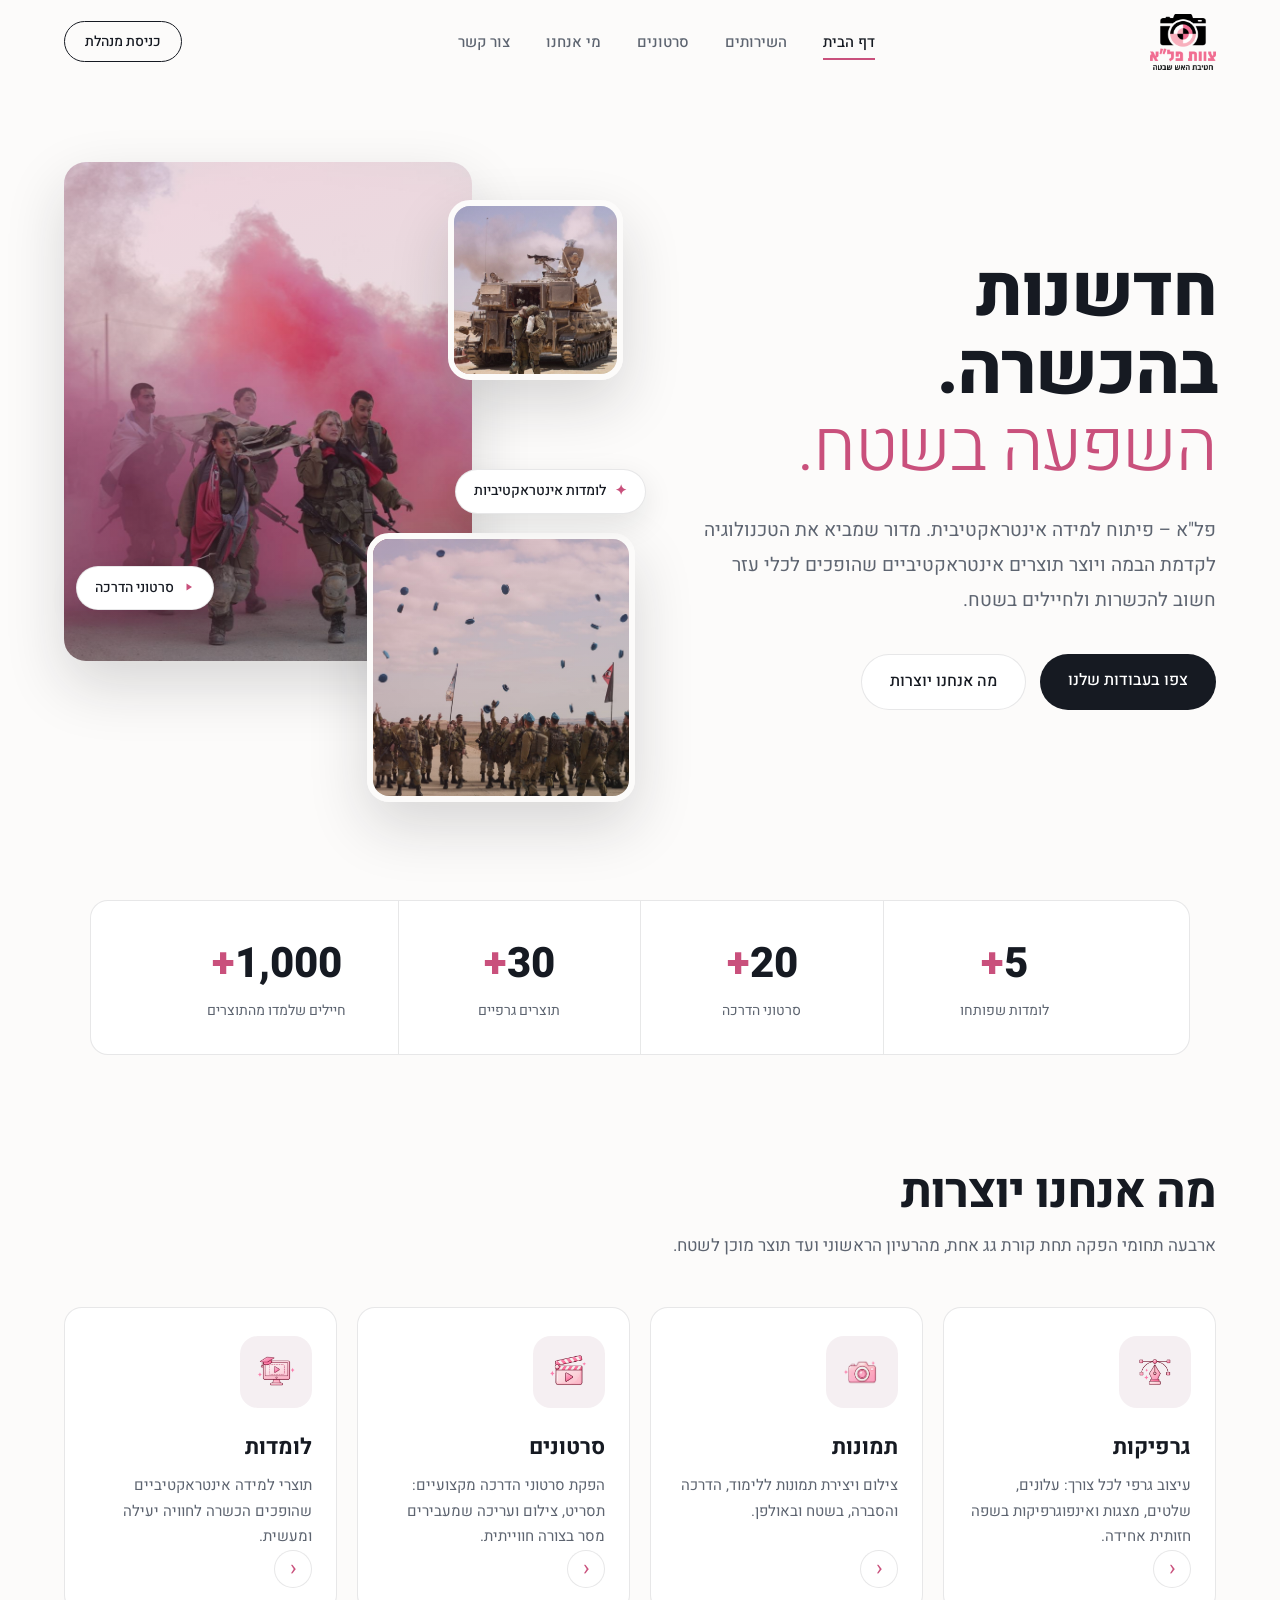
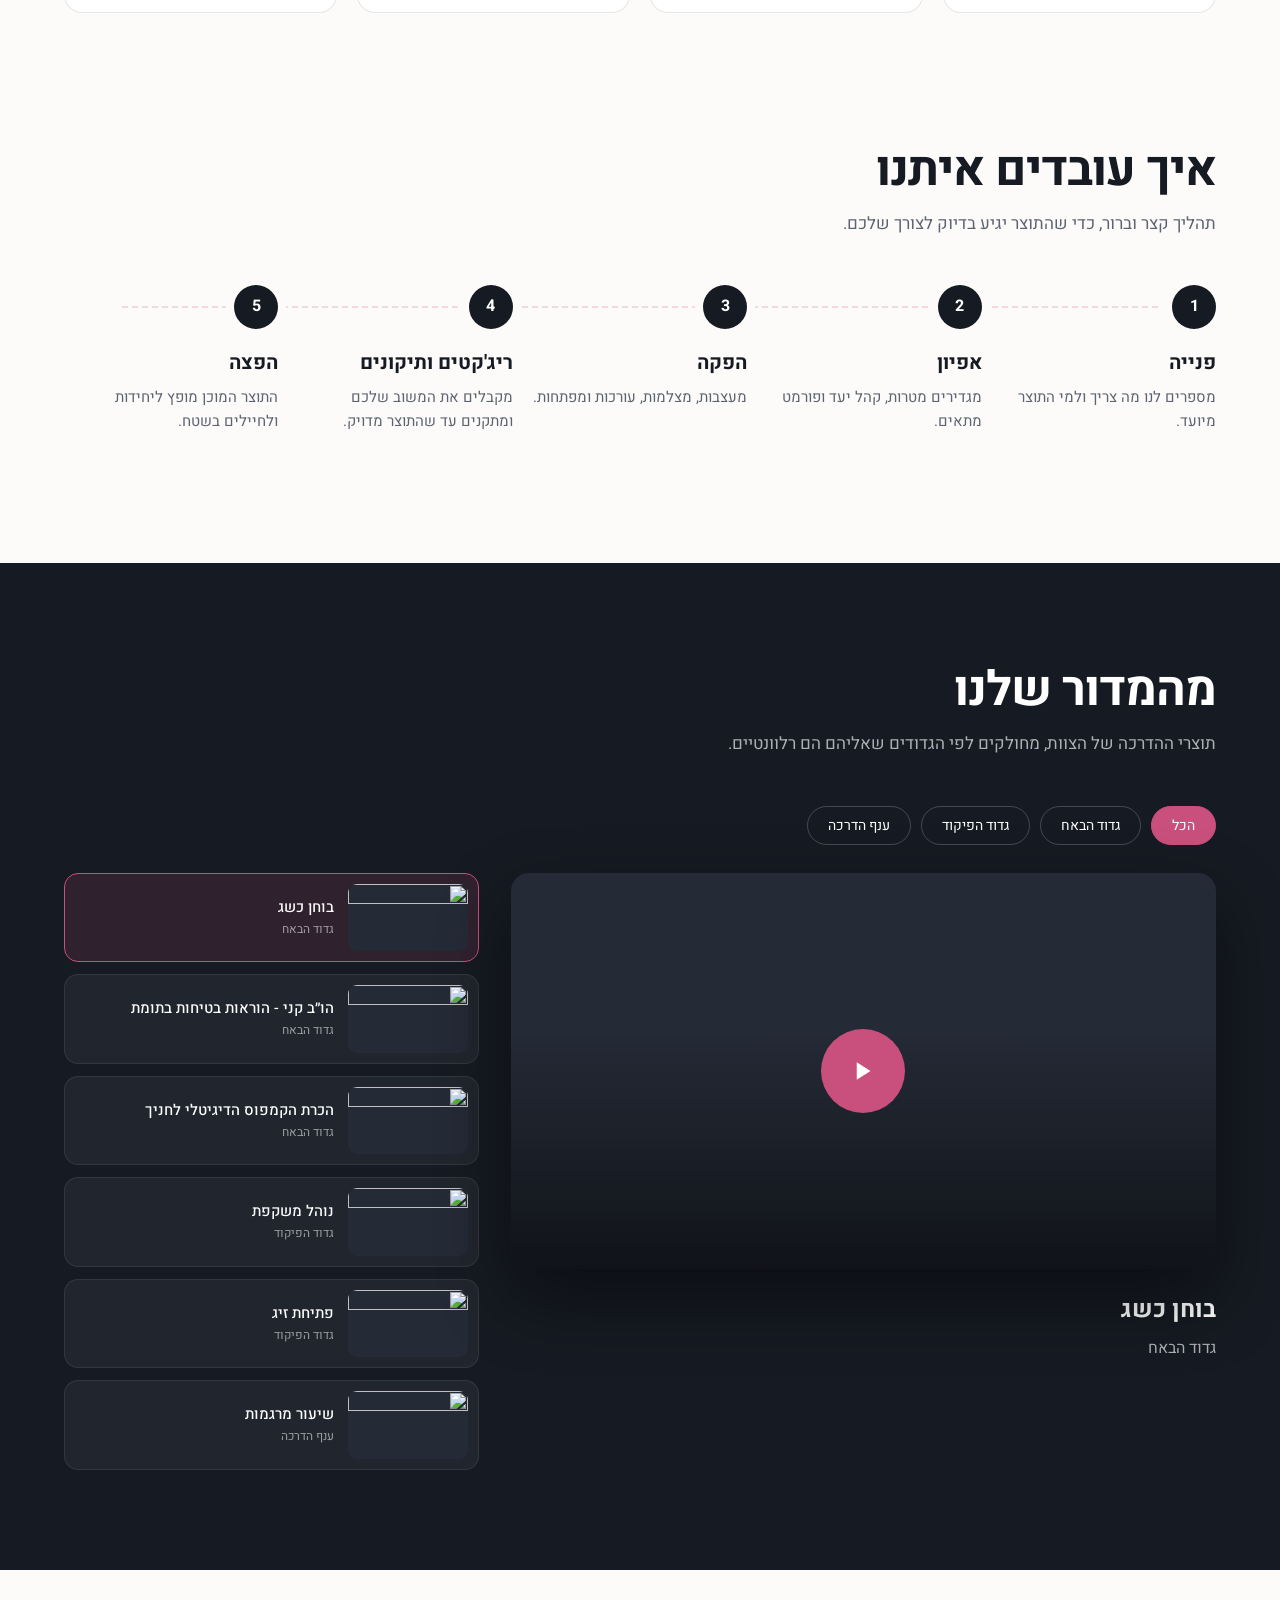
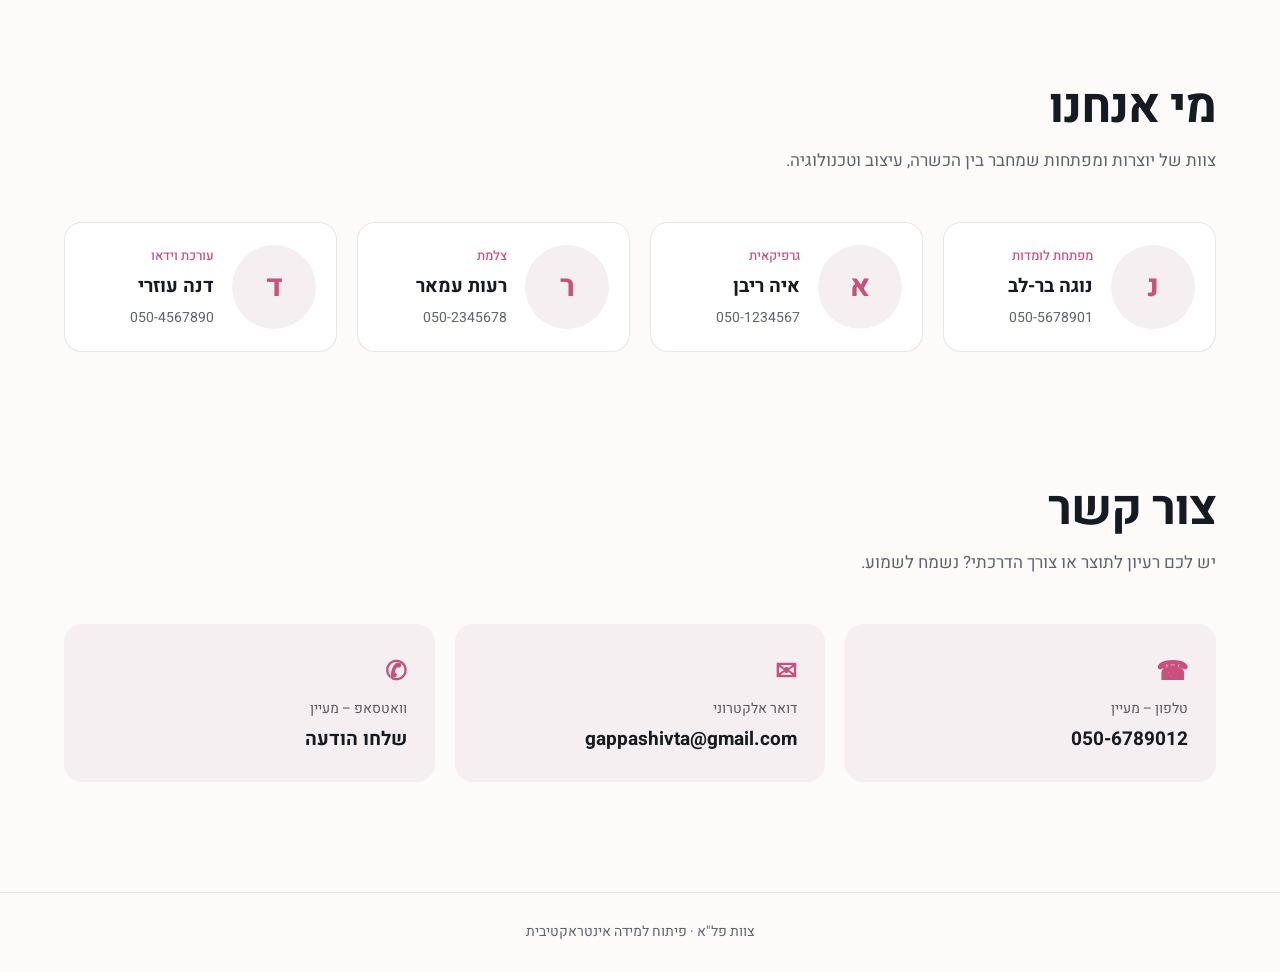
==== commit cf9ee080: "Update index.html" ====
--- a/index.html
+++ b/index.html
@@ -140,7 +140,7 @@
   </div>
   <div class="contact-grid">
     <a class="contact-card reveal" href="tel:0506789012"><b>&#9742;&#xFE0E;</b><span>טלפון – מעיין</span><strong>050-6789012</strong></a>
-    <a class="contact-card reveal" href="mailto:example@example.com"><b>&#9993;&#xFE0E;</b><span>דואר אלקטרוני</span><strong>example@example.com</strong></a>
+    <a class="contact-card reveal" href="mailto:gappashivta@gmail.com"><b>&#9993;&#xFE0E;</b><span>דואר אלקטרוני</span><strong>gappashivta@gmail.com</strong></a>
     <a class="contact-card reveal" href="https://wa.me/972506789012" target="_blank" rel="noopener"><b>✆</b><span>וואטסאפ – מעיין</span><strong>שלחו הודעה</strong></a>
   </div>
 </section>
--- a/style.css
+++ b/style.css
@@ -243,5 +243,5 @@
   .steps i{width:38px;height:38px;margin-bottom:14px;box-shadow:none}
   .steps h3{font-size:19px}
   .steps p{max-width:none}
-  .steps li:not(:last-child)::after{content:"‹";position:absolute;top:50%;left:-27px;width:22px;height:22px;margin-top:-11px;border-radius:50%;background:var(--paper);border:1px solid var(--rose-soft);color:var(--rose);font-size:16px;line-height:19px;text-align:center;z-index:2}
-}
+  .steps li:not(:last-child)::after{content:">";position:absolute;top:50%;left:-27px;width:22px;height:22px;margin-top:-11px;border-radius:50%;background:var(--paper);border:1px solid var(--rose-soft);color:var(--rose);font-size:16px;line-height:19px;text-align:center;z-index:2}
+}
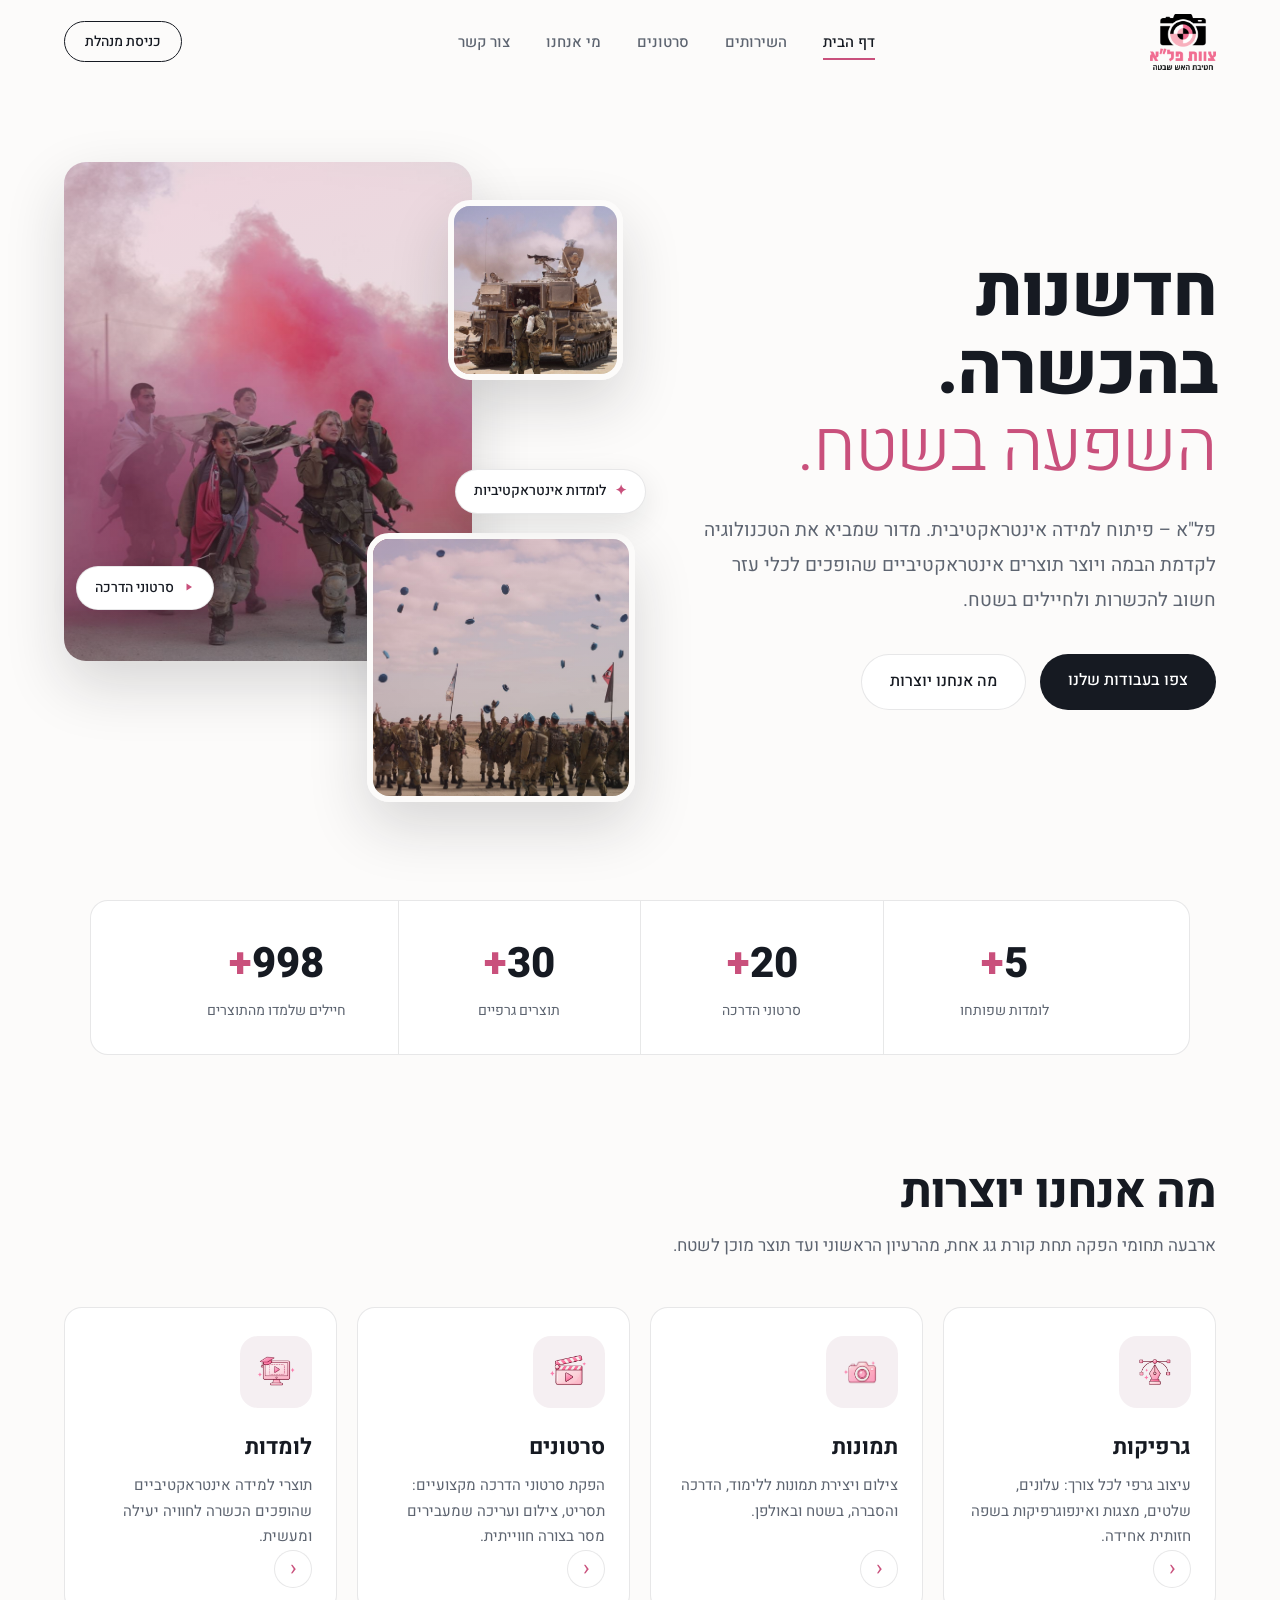
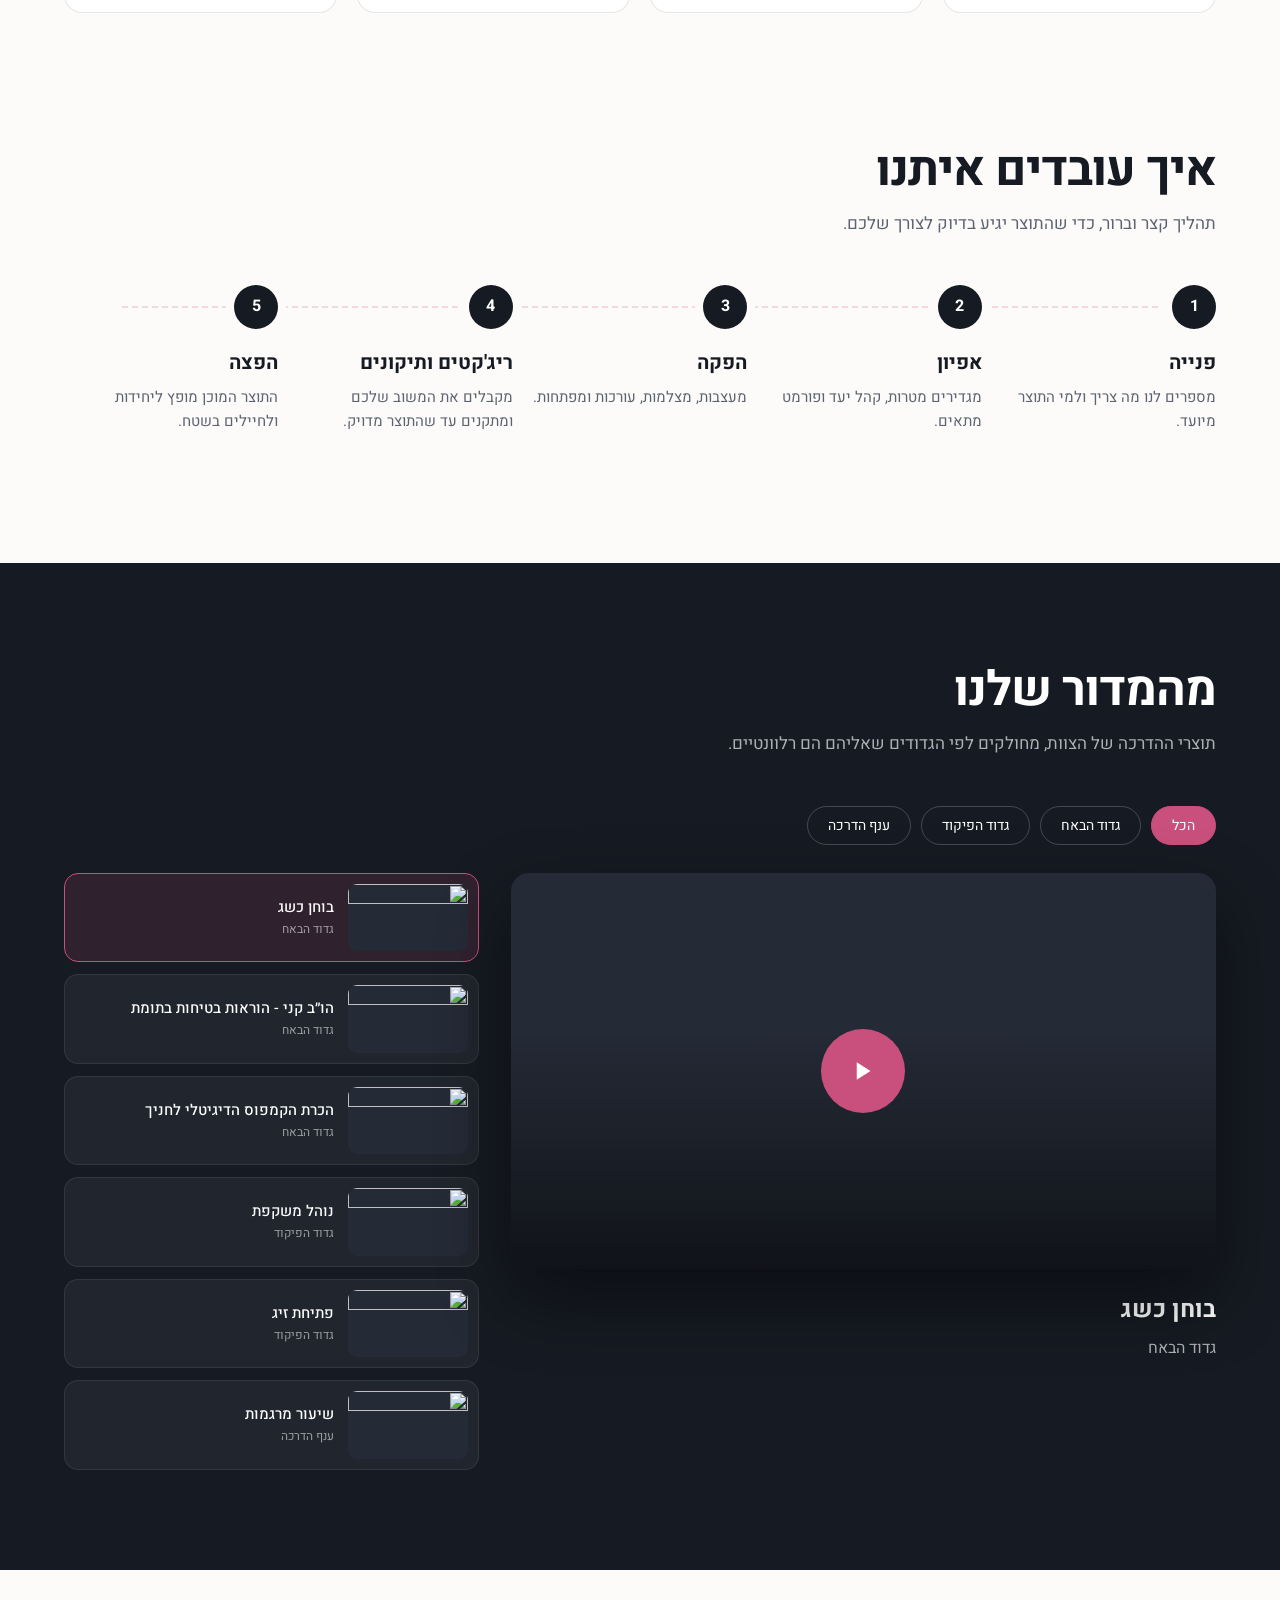
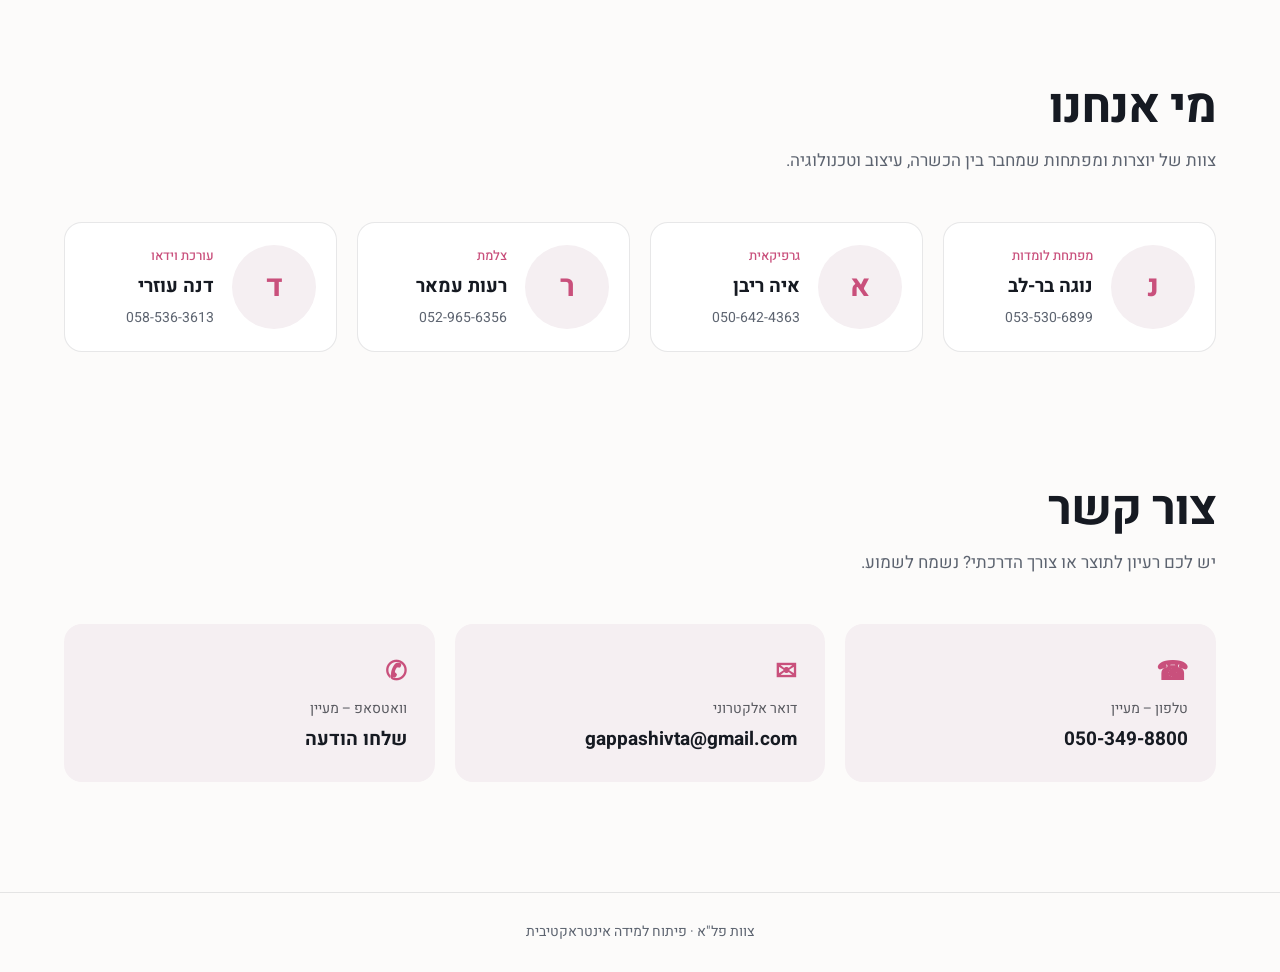
==== commit 1bda7165: "Update index.html" ====
--- a/index.html
+++ b/index.html
@@ -139,9 +139,9 @@
     <p>יש לכם רעיון לתוצר או צורך הדרכתי? נשמח לשמוע.</p>
   </div>
   <div class="contact-grid">
-    <a class="contact-card reveal" href="tel:0506789012"><b>&#9742;&#xFE0E;</b><span>טלפון – מעיין</span><strong>050-6789012</strong></a>
+    <a class="contact-card reveal" href="tel:0503498800"><b>&#9742;&#xFE0E;</b><span>טלפון – מעיין</span><strong>050-349-8800</strong></a>
     <a class="contact-card reveal" href="mailto:gappashivta@gmail.com"><b>&#9993;&#xFE0E;</b><span>דואר אלקטרוני</span><strong>gappashivta@gmail.com</strong></a>
-    <a class="contact-card reveal" href="https://wa.me/972506789012" target="_blank" rel="noopener"><b>✆</b><span>וואטסאפ – מעיין</span><strong>שלחו הודעה</strong></a>
+    <a class="contact-card reveal" href="https://wa.me/972503498800" target="_blank" rel="noopener"><b>✆</b><span>וואטסאפ – מעיין</span><strong>שלחו הודעה</strong></a>
   </div>
 </section>
 
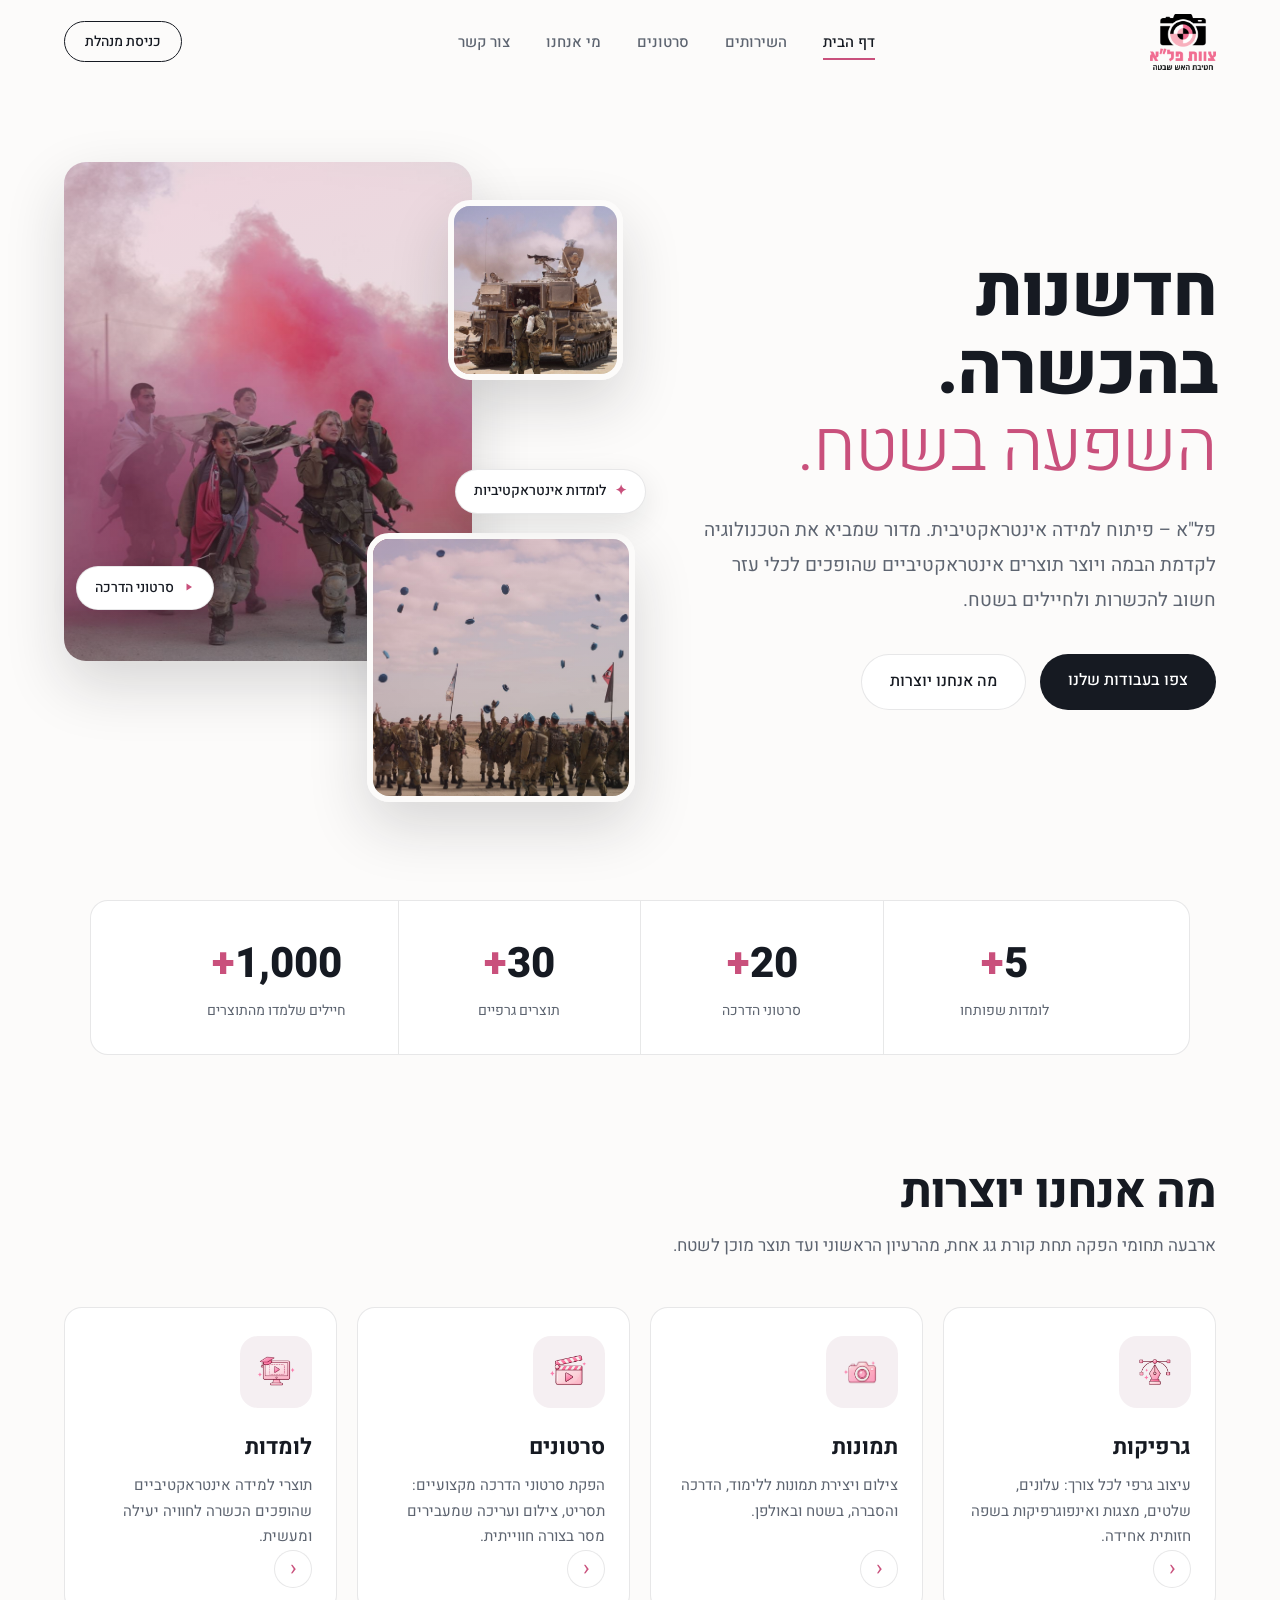
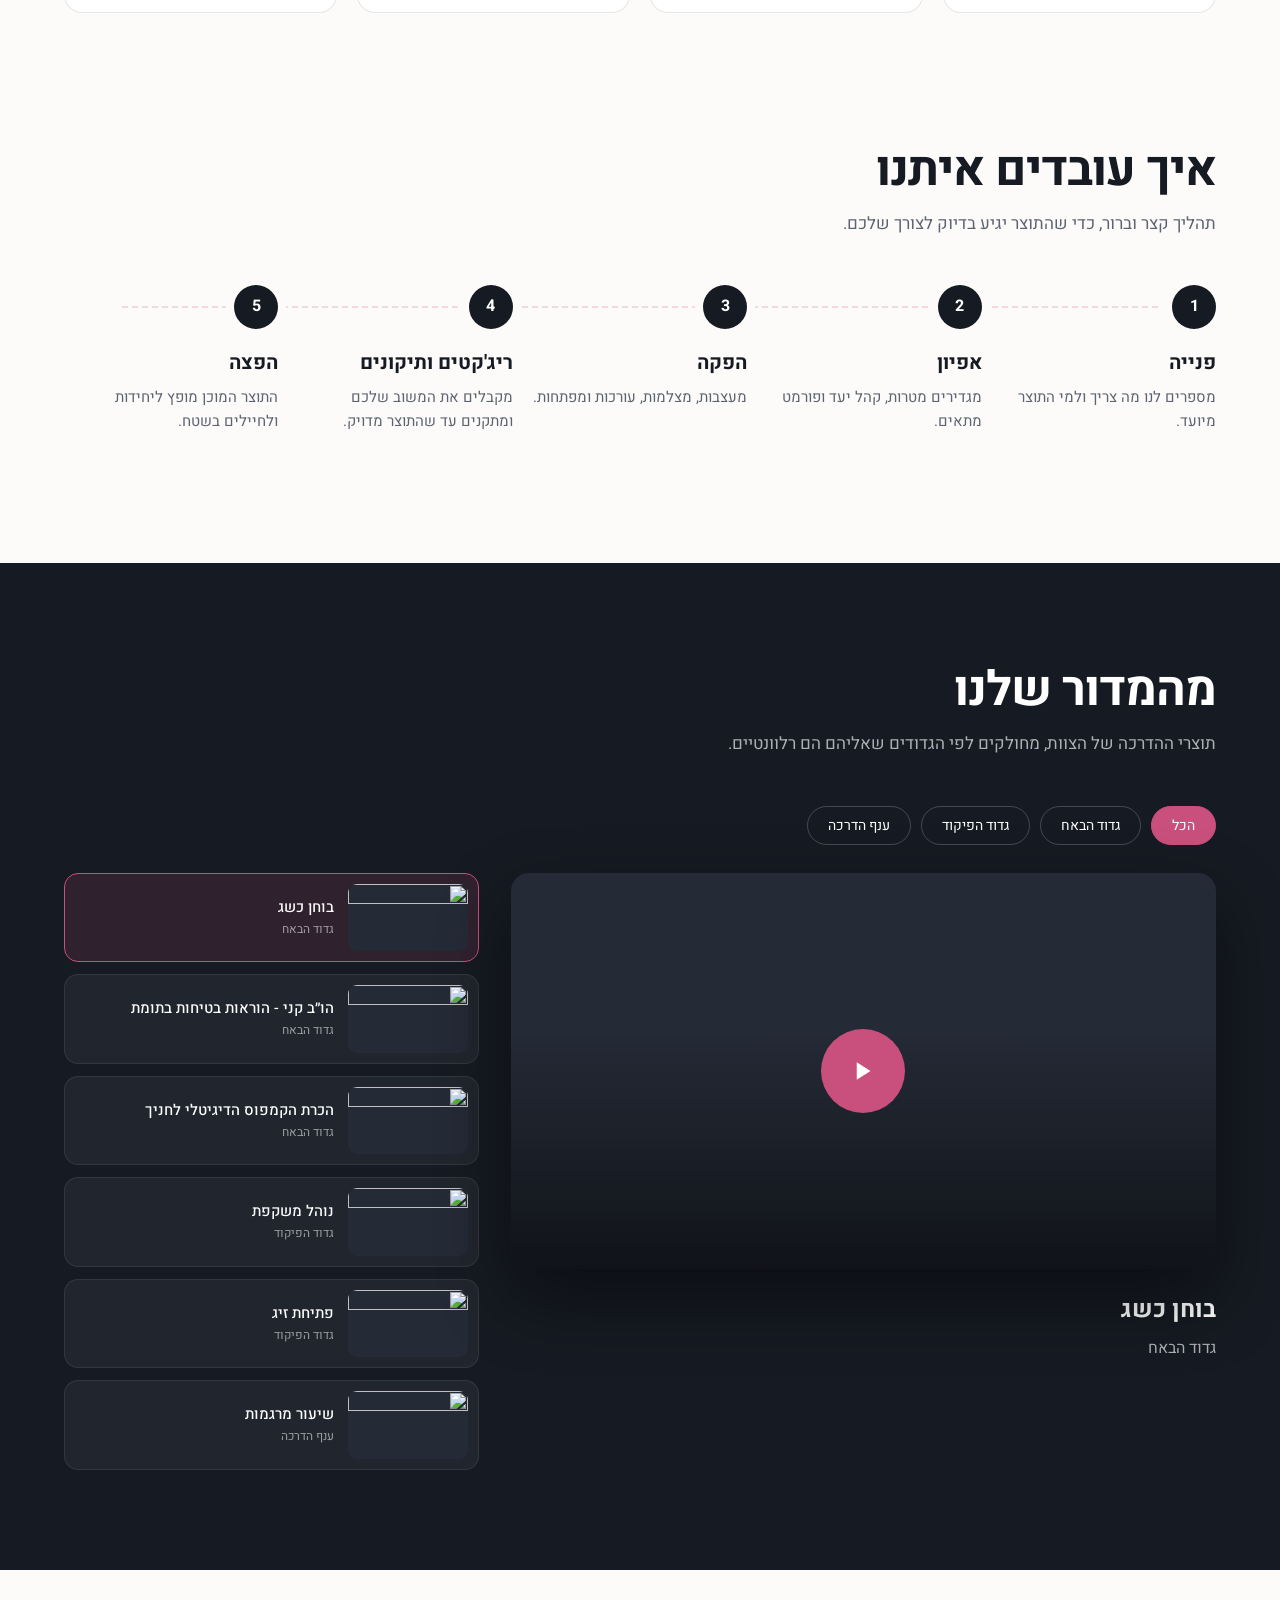
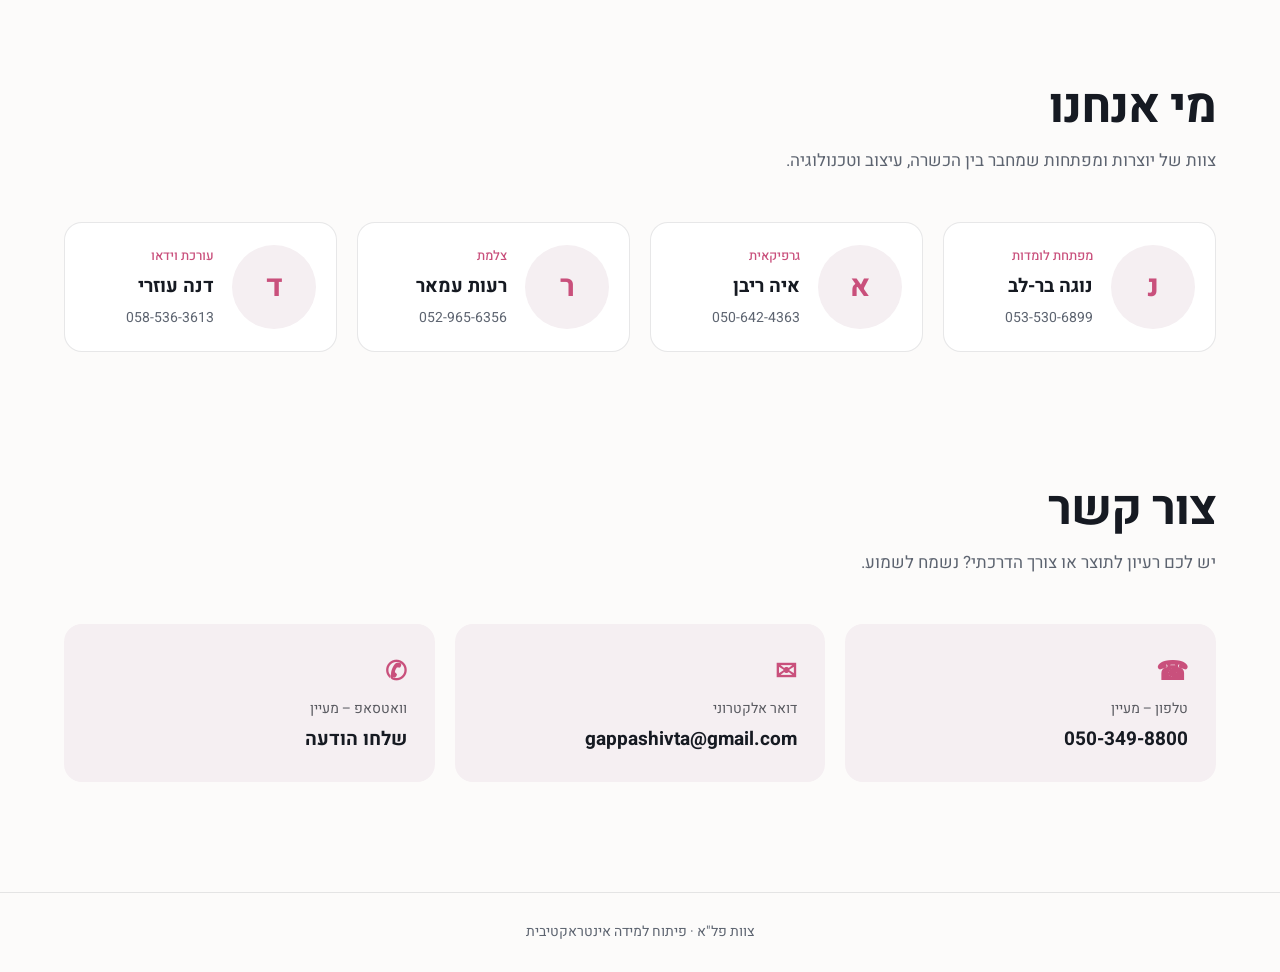
==== commit 87531706: "Update index.html" ====
--- a/index.html
+++ b/index.html
@@ -1,6 +1,8 @@
 <!DOCTYPE html>
 <html lang="he" dir="rtl">
 <head>
+  <link rel="apple-touch-icon" sizes="180x180" href="/pele_site/media/logo.png">
+  <link rel="icon" type="image/png" href="/pele_site/media/logo.png">
 <meta charset="UTF-8">
 <meta name="viewport" content="width=device-width, initial-scale=1.0">
 <title>צוות פל"א | פיתוח למידה אינטראקטיבית</title>
--- a/style.css
+++ b/style.css
@@ -243,5 +243,5 @@
   .steps i{width:38px;height:38px;margin-bottom:14px;box-shadow:none}
   .steps h3{font-size:19px}
   .steps p{max-width:none}
-  .steps li:not(:last-child)::after{content:">";position:absolute;top:50%;left:-27px;width:22px;height:22px;margin-top:-11px;border-radius:50%;background:var(--paper);border:1px solid var(--rose-soft);color:var(--rose);font-size:16px;line-height:19px;text-align:center;z-index:2}
-}
+  .steps li:not(:last-child)::after{content:"";position:absolute;top:50%;left:-27px;width:22px;height:22px;margin-top:-11px;border-radius:50%;background:var(--paper) url("data:image/svg+xml,%3Csvg xmlns='http://www.w3.org/2000/svg' viewBox='0 0 24 24'%3E%3Cpath d='M14.5 6.5 9 12l5.5 5.5' fill='none' stroke='%23c9507c' stroke-width='2.4' stroke-linecap='round' stroke-linejoin='round'/%3E%3C/svg%3E") center/14px no-repeat;border:1px solid var(--rose-soft);z-index:2}
+}
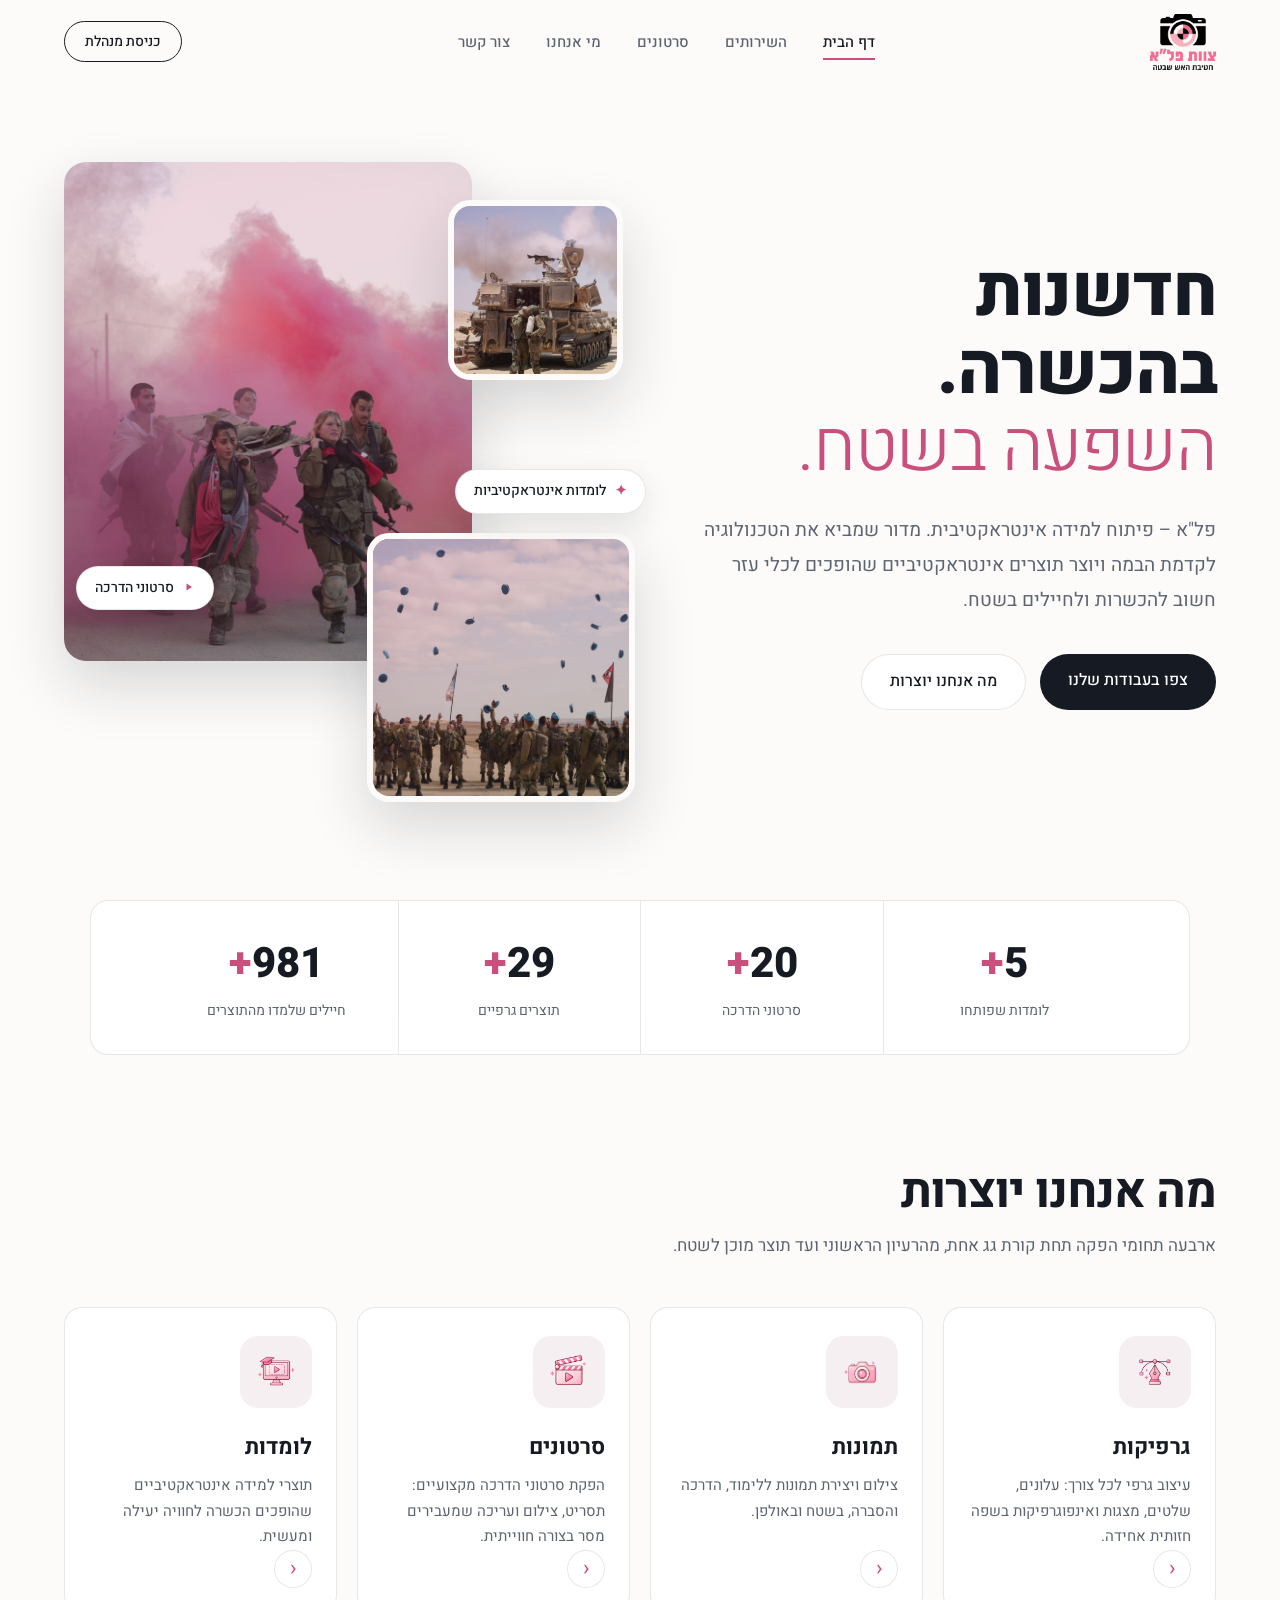
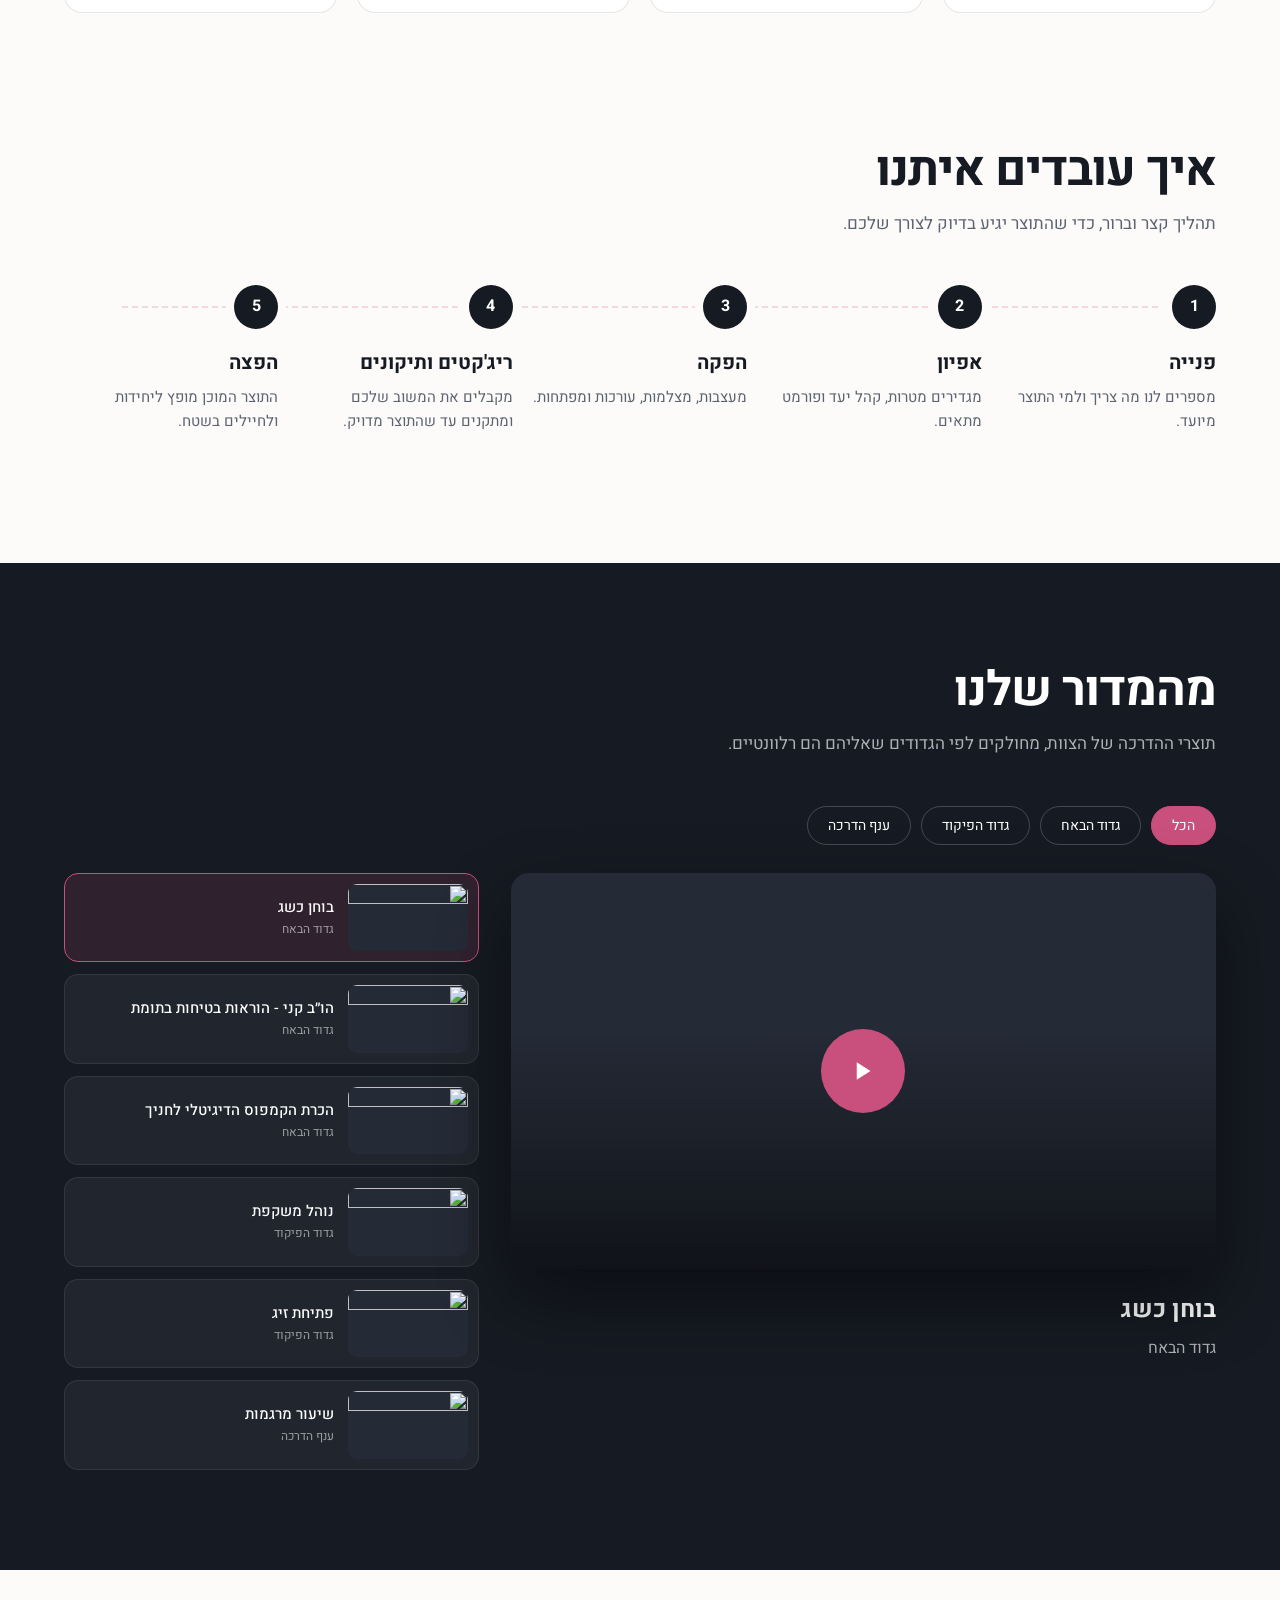
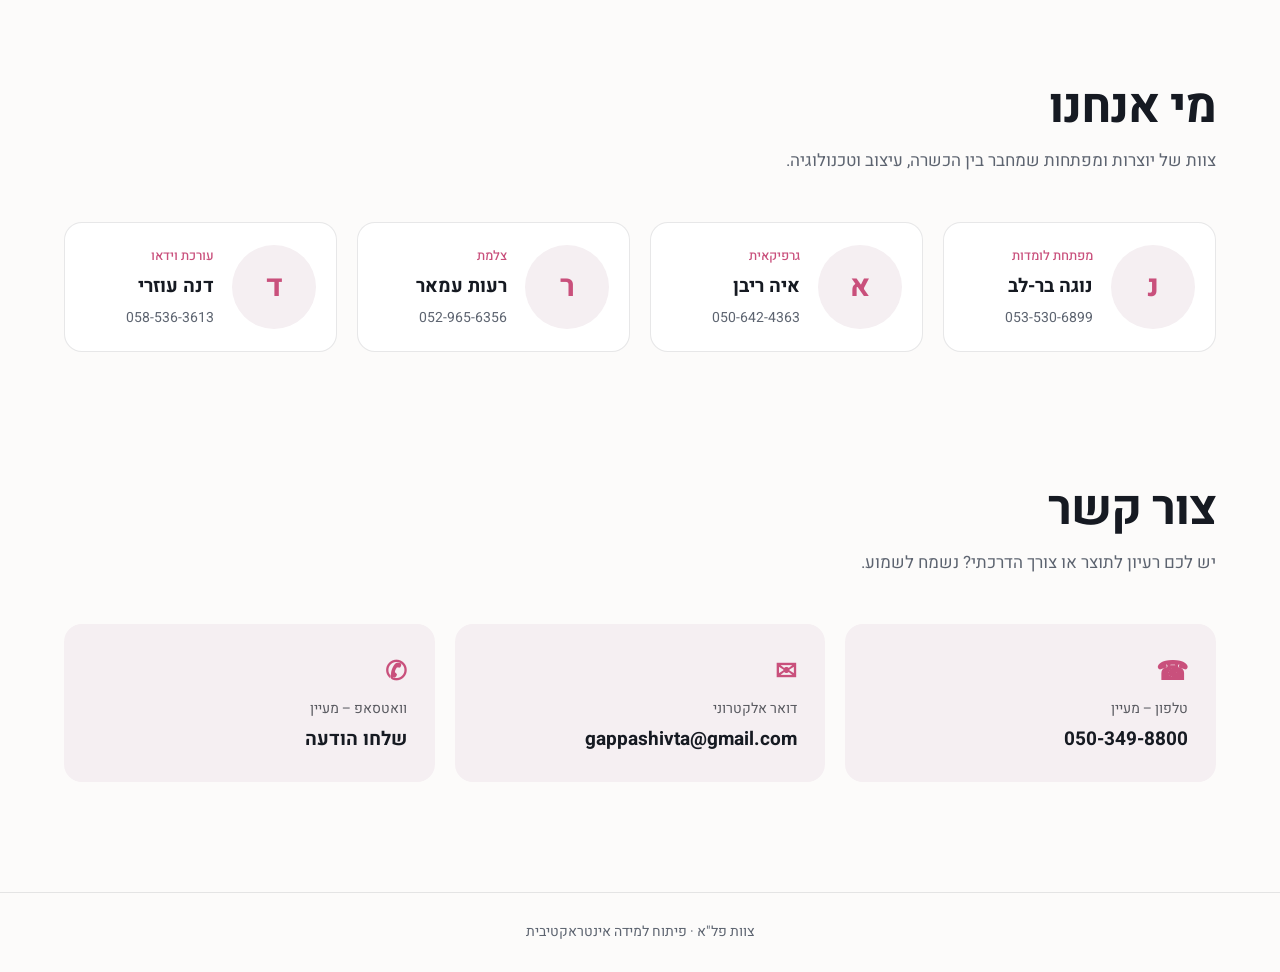
==== commit e51865f9: "Update index.html" ====
--- a/index.html
+++ b/index.html
@@ -1,8 +1,6 @@
 <!DOCTYPE html>
 <html lang="he" dir="rtl">
 <head>
-  <link rel="apple-touch-icon" sizes="180x180" href="/pele_site/media/logo.png">
-  <link rel="icon" type="image/png" href="/pele_site/media/logo.png">
 <meta charset="UTF-8">
 <meta name="viewport" content="width=device-width, initial-scale=1.0">
 <title>צוות פל"א | פיתוח למידה אינטראקטיבית</title>
@@ -150,6 +148,30 @@
 </main>
 
 <footer class="footer">צוות פל"א · פיתוח למידה אינטראקטיבית</footer>
+
+<!-- GRAPHICS MODAL -->
+<div id="gfxModal" class="gfx-modal" hidden role="dialog" aria-modal="true" aria-labelledby="gfxTitle">
+  <div class="gfx-inner">
+    <button type="button" class="gfx-close" id="gfxClose" aria-label="סגירה">×</button>
+    <div class="gfx-head">
+      <h2 id="gfxTitle">הגרפיקות שלנו</h2>
+      <p>תוצרים גרפיים שעיצבנו. אפשר לצפות בכל קובץ כאן, או להוריד אותו.</p>
+    </div>
+    <div class="gfx-grid" id="gfxGrid"></div>
+  </div>
+  <div class="gfx-viewer" id="gfxViewer" hidden>
+    <div class="gfx-bar">
+      <button type="button" class="gfx-back" id="gfxBack">חזרה לגלריה</button>
+      <strong id="gfxViewTitle"></strong>
+      <div class="gfx-bar-actions">
+        <button type="button" id="gfxPrev" aria-label="הקודם">›</button>
+        <button type="button" id="gfxNext" aria-label="הבא">‹</button>
+        <a id="gfxDownload" class="gfx-dl" href="#" download>הורדה</a>
+      </div>
+    </div>
+    <iframe id="gfxFrame" title="תצוגת קובץ"></iframe>
+  </div>
+</div>
 
 <!-- LOMDOT MODAL -->
 <div id="lomdotModal" class="lomdot-modal" hidden role="dialog" aria-modal="true" aria-labelledby="lomdotTitle">
--- a/style.css
+++ b/style.css
@@ -245,3 +245,52 @@
   .steps p{max-width:none}
   .steps li:not(:last-child)::after{content:"";position:absolute;top:50%;left:-27px;width:22px;height:22px;margin-top:-11px;border-radius:50%;background:var(--paper) url("data:image/svg+xml,%3Csvg xmlns='http://www.w3.org/2000/svg' viewBox='0 0 24 24'%3E%3Cpath d='M14.5 6.5 9 12l5.5 5.5' fill='none' stroke='%23c9507c' stroke-width='2.4' stroke-linecap='round' stroke-linejoin='round'/%3E%3C/svg%3E") center/14px no-repeat;border:1px solid var(--rose-soft);z-index:2}
 }
+
+/* GRAPHICS GALLERY */
+.gfx-modal{position:fixed;inset:0;z-index:2000;background:var(--paper) radial-gradient(rgba(201,80,124,.16) 1px,transparent 1.5px) 0 0/24px 24px;overflow-y:auto;animation:gfxIn .55s cubic-bezier(.2,.7,.2,1)}
+.gfx-modal[hidden],.gfx-viewer[hidden]{display:none}
+@keyframes gfxIn{from{clip-path:inset(0 0 100% 0)}to{clip-path:inset(0)}}
+.gfx-inner{max-width:1100px;margin:auto;padding:80px 5% 70px}
+.gfx-close{position:fixed;top:18px;right:18px;width:46px;height:46px;border-radius:50%;border:1px solid var(--line);background:#fff;color:var(--ink);font-size:26px;cursor:pointer;transition:.3s;z-index:5;box-shadow:0 6px 18px rgba(22,26,34,.1)}
+.gfx-close:hover{background:var(--ink);color:#fff;transform:rotate(90deg)}
+.gfx-head{text-align:center;margin-bottom:54px}
+.gfx-head h2{font-size:clamp(32px,4vw,48px);font-weight:800;letter-spacing:-1px}
+.gfx-head p{color:var(--mut);margin:10px auto 0;max-width:480px}
+.gfx-grid{display:grid;grid-template-columns:repeat(3,1fr);gap:34px 28px}
+.gfx-card{position:relative;background:#fff;border:1px solid var(--line);border-radius:0 6px 6px 6px;padding:18px 18px 20px;box-shadow:0 14px 30px rgba(22,26,34,.08);transition:transform .45s cubic-bezier(.2,.7,.2,1),box-shadow .45s;animation:gfxCard .6s both;animation-delay:calc(.25s + var(--i)*.08s)}
+.gfx-card:nth-child(odd){--r:-1.4deg}
+.gfx-card:nth-child(even){--r:1.1deg}
+@keyframes gfxCard{from{opacity:0;transform:translateY(40px) rotate(calc(var(--r)*3))}to{opacity:1;transform:rotate(var(--r))}}
+.gfx-card{transform:rotate(var(--r))}
+.gfx-card:hover{transform:rotate(0) translateY(-10px);box-shadow:0 28px 50px rgba(201,80,124,.2)}
+.gfx-card::before{content:"";position:absolute;top:-1px;left:-1px;width:36px;height:36px;background:linear-gradient(135deg,var(--paper) 50%,var(--rose-soft) 50%);border-bottom-right-radius:8px;box-shadow:2px 2px 6px rgba(22,26,34,.1)}
+.gfx-thumb{position:relative;height:170px;border-radius:6px;background:repeating-linear-gradient(0deg,var(--mist) 0 14px,#fff 14px 16px);display:flex;align-items:center;justify-content:center;margin-bottom:16px;overflow:hidden}
+.gfx-thumb img{width:64px;height:64px;object-fit:contain;transition:.45s}
+.gfx-card:hover .gfx-thumb img{transform:scale(1.2) rotate(-6deg)}
+.gfx-thumb span{position:absolute;bottom:10px;right:10px;background:var(--rose);color:#fff;font-size:12px;font-weight:700;padding:3px 10px;border-radius:6px;letter-spacing:.5px}
+.gfx-card h3{font-size:19px;font-weight:700}
+.gfx-card p{color:var(--mut);font-size:14px;margin:4px 0 16px;min-height:42px}
+.gfx-actions{display:flex;gap:10px}
+.gfx-actions button,.gfx-actions a{flex:1;display:flex;align-items:center;justify-content:center;gap:7px;padding:10px 8px;border-radius:999px;font:inherit;font-size:14px;font-weight:500;cursor:pointer;transition:.3s}
+.gfx-actions button{border:1px solid var(--ink);background:var(--ink);color:#fff}
+.gfx-actions button:hover{background:var(--rose);border-color:var(--rose)}
+.gfx-actions a{border:1px solid var(--line);background:#fff;color:var(--ink)}
+.gfx-actions a:hover{border-color:var(--rose);color:var(--rose)}
+.gfx-actions svg{width:16px;height:16px}
+.gfx-viewer{position:fixed;inset:0;z-index:6;background:#1b1f27;display:flex;flex-direction:column;animation:lomIn .35s ease}
+.gfx-bar{display:flex;align-items:center;justify-content:space-between;gap:12px;padding:12px 4%;background:#11141a;color:#fff}
+.gfx-bar strong{font-size:16px;font-weight:500;overflow:hidden;text-overflow:ellipsis;white-space:nowrap;flex:1;text-align:center}
+.gfx-back,.gfx-bar-actions button,.gfx-dl{border:1px solid rgba(255,255,255,.25);background:transparent;color:#fff;border-radius:999px;padding:8px 18px;font:inherit;font-size:14px;cursor:pointer;transition:.25s;white-space:nowrap}
+.gfx-back:hover,.gfx-bar-actions button:hover{background:rgba(255,255,255,.12)}
+.gfx-bar-actions{display:flex;gap:8px;align-items:center}
+.gfx-bar-actions button{padding:6px 14px;font-size:20px;line-height:1}
+.gfx-dl{background:var(--rose);border-color:var(--rose)}
+.gfx-dl:hover{filter:brightness(1.1)}
+#gfxFrame{flex:1;width:100%;border:0;background:#2a2f3a}
+@media(max-width:900px){.gfx-grid{grid-template-columns:repeat(2,1fr)}}
+@media(max-width:560px){
+  .gfx-grid{grid-template-columns:1fr;gap:26px}
+  .gfx-close{top:12px;right:12px}
+  .gfx-card:nth-child(odd){--r:-.8deg}.gfx-card:nth-child(even){--r:.6deg}
+  .gfx-bar strong{display:none}
+}
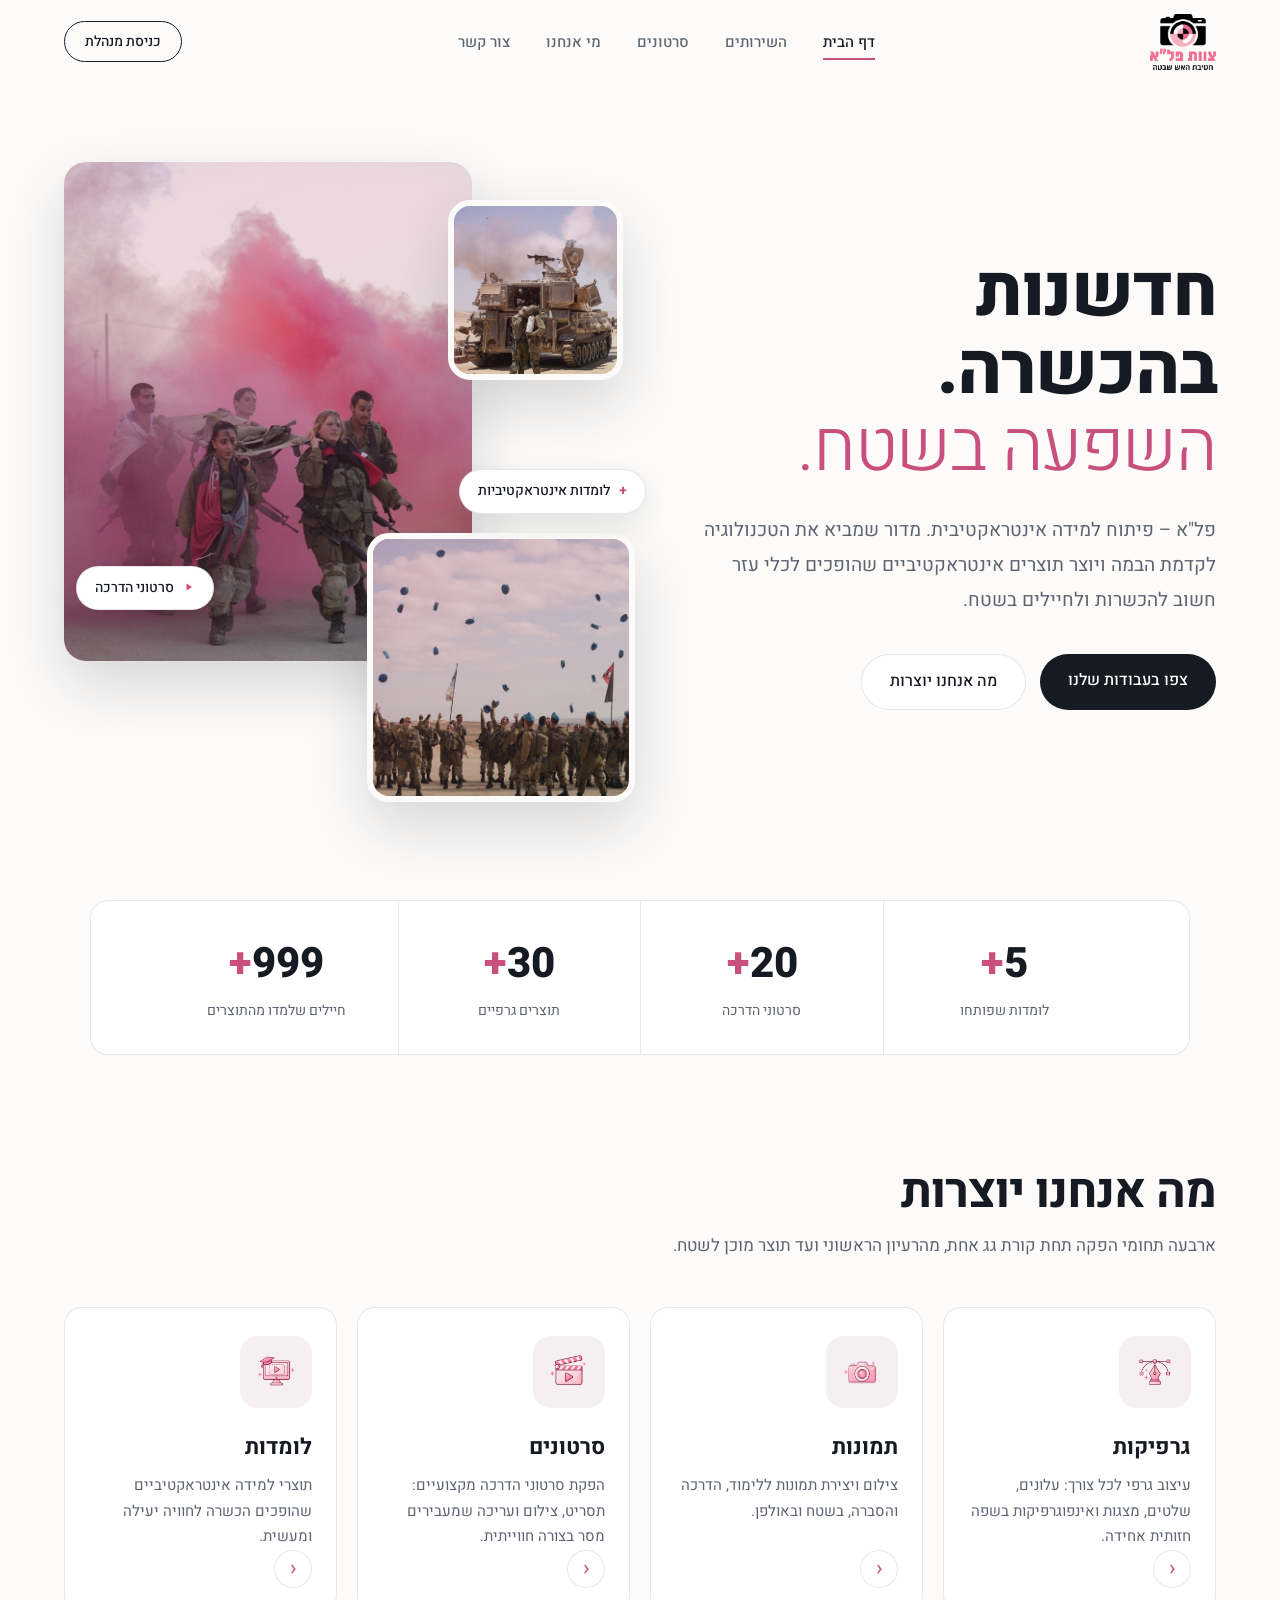
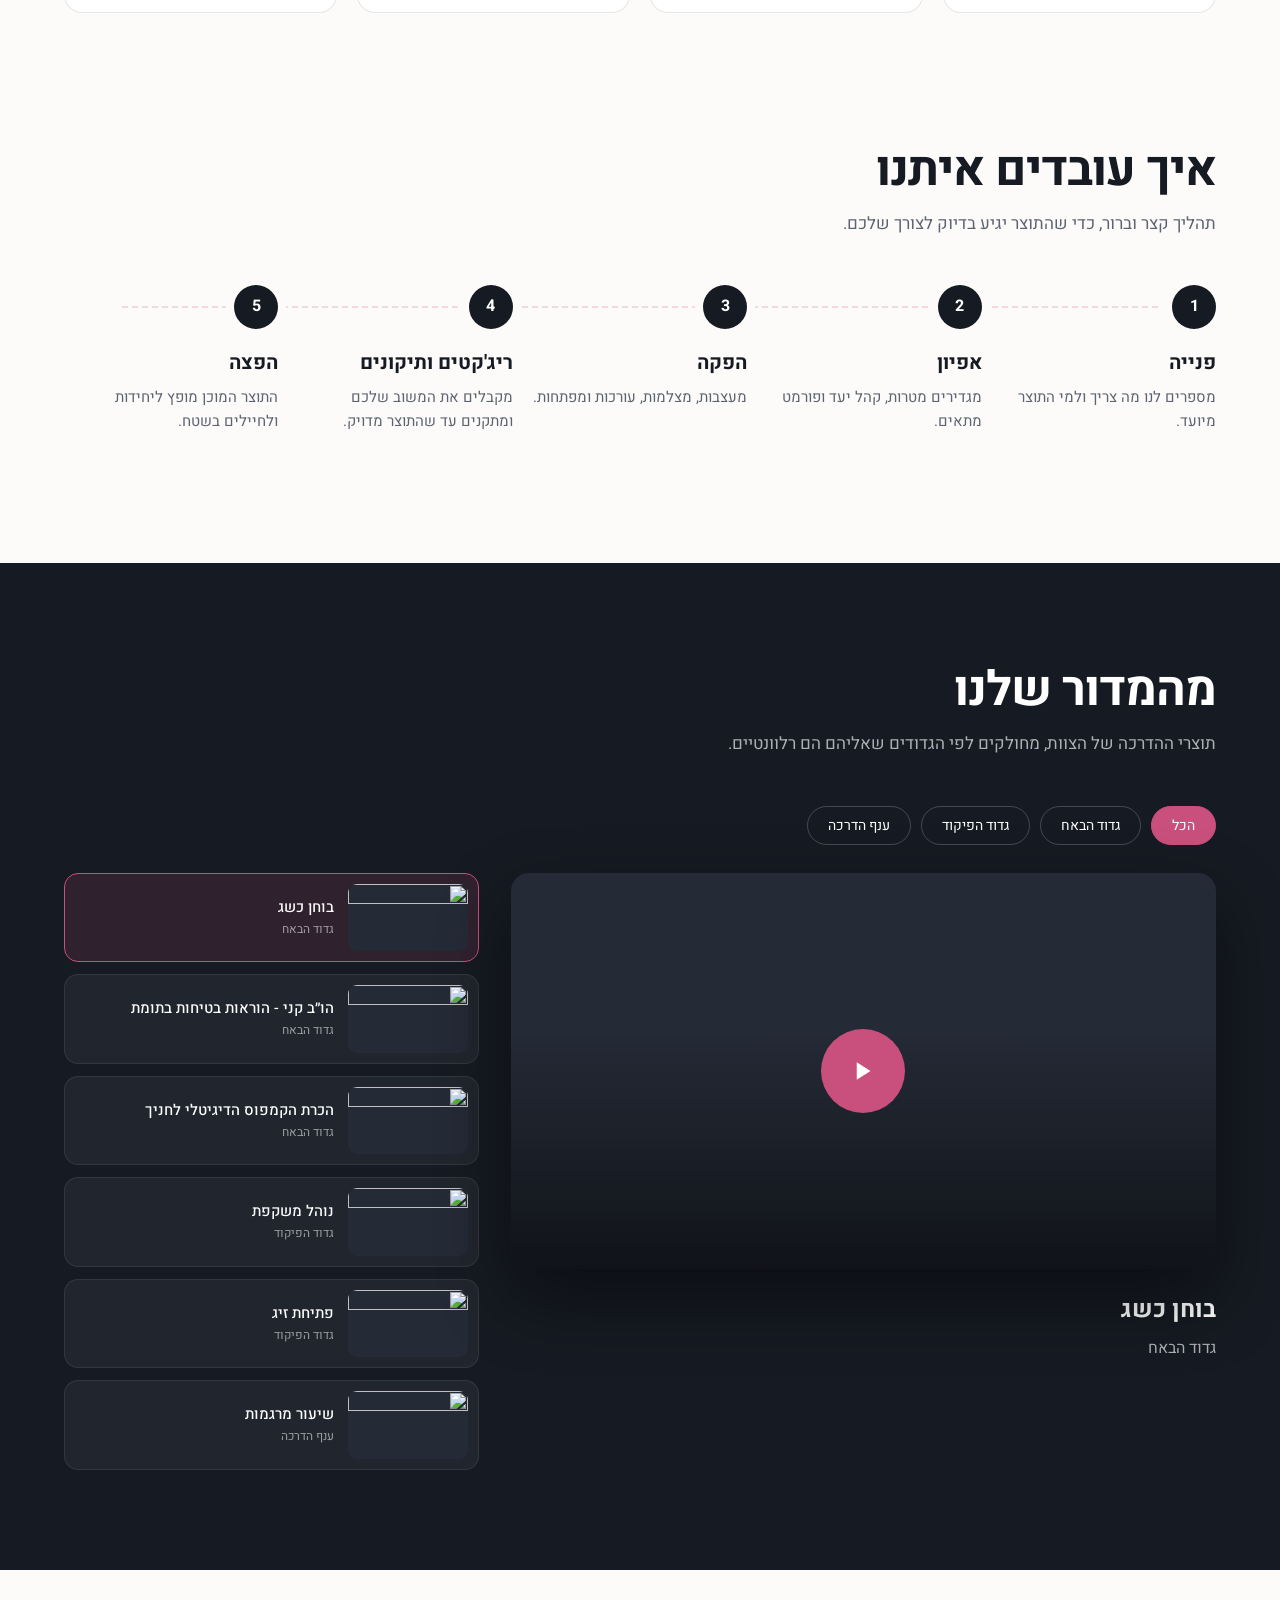
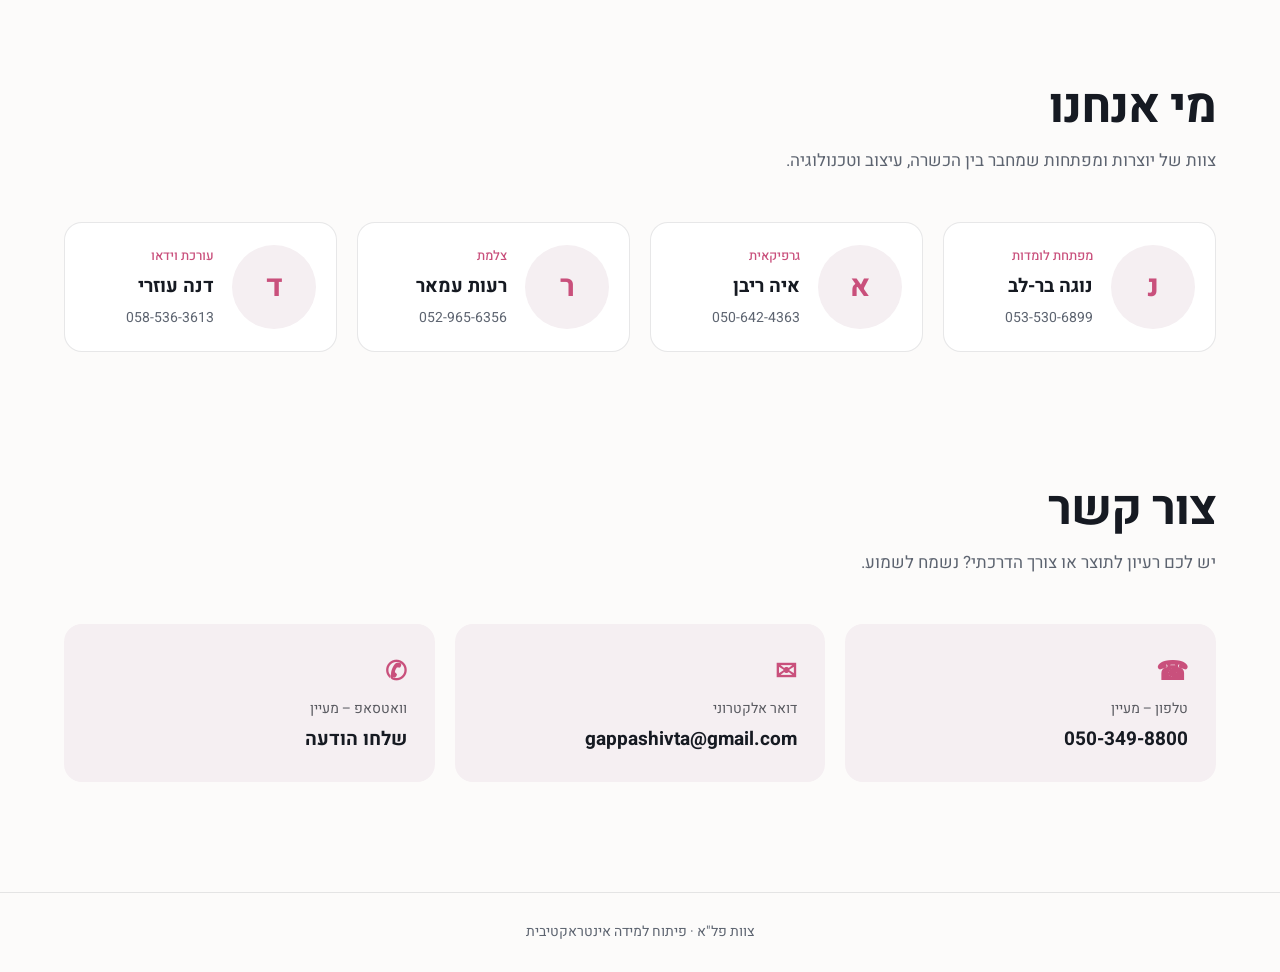
==== commit ad77d563: "Update index.html" ====
--- a/index.html
+++ b/index.html
@@ -45,7 +45,7 @@
     <div class="ph ph-side" data-depth="-20"><img src="media/pic3.jpg" alt=""></div>
     <div class="ph ph-small" data-depth="26"><img src="media/pic1.jpeg" alt=""></div>
     <div class="chip chip-a" data-depth="-10"><b><svg viewBox="0 0 24 24" width="12" height="12" aria-hidden="true" style="vertical-align:-1px"><path d="M7 5v14l11-7z" fill="currentColor"/></svg></b> סרטוני הדרכה</div>
-    <div class="chip chip-b" data-depth="12"><b>✦</b> לומדות אינטראקטיביות</div>
+    <div class="chip chip-b" data-depth="12"><b>+</b> לומדות אינטראקטיביות</div>
   </div>
 </section>
 
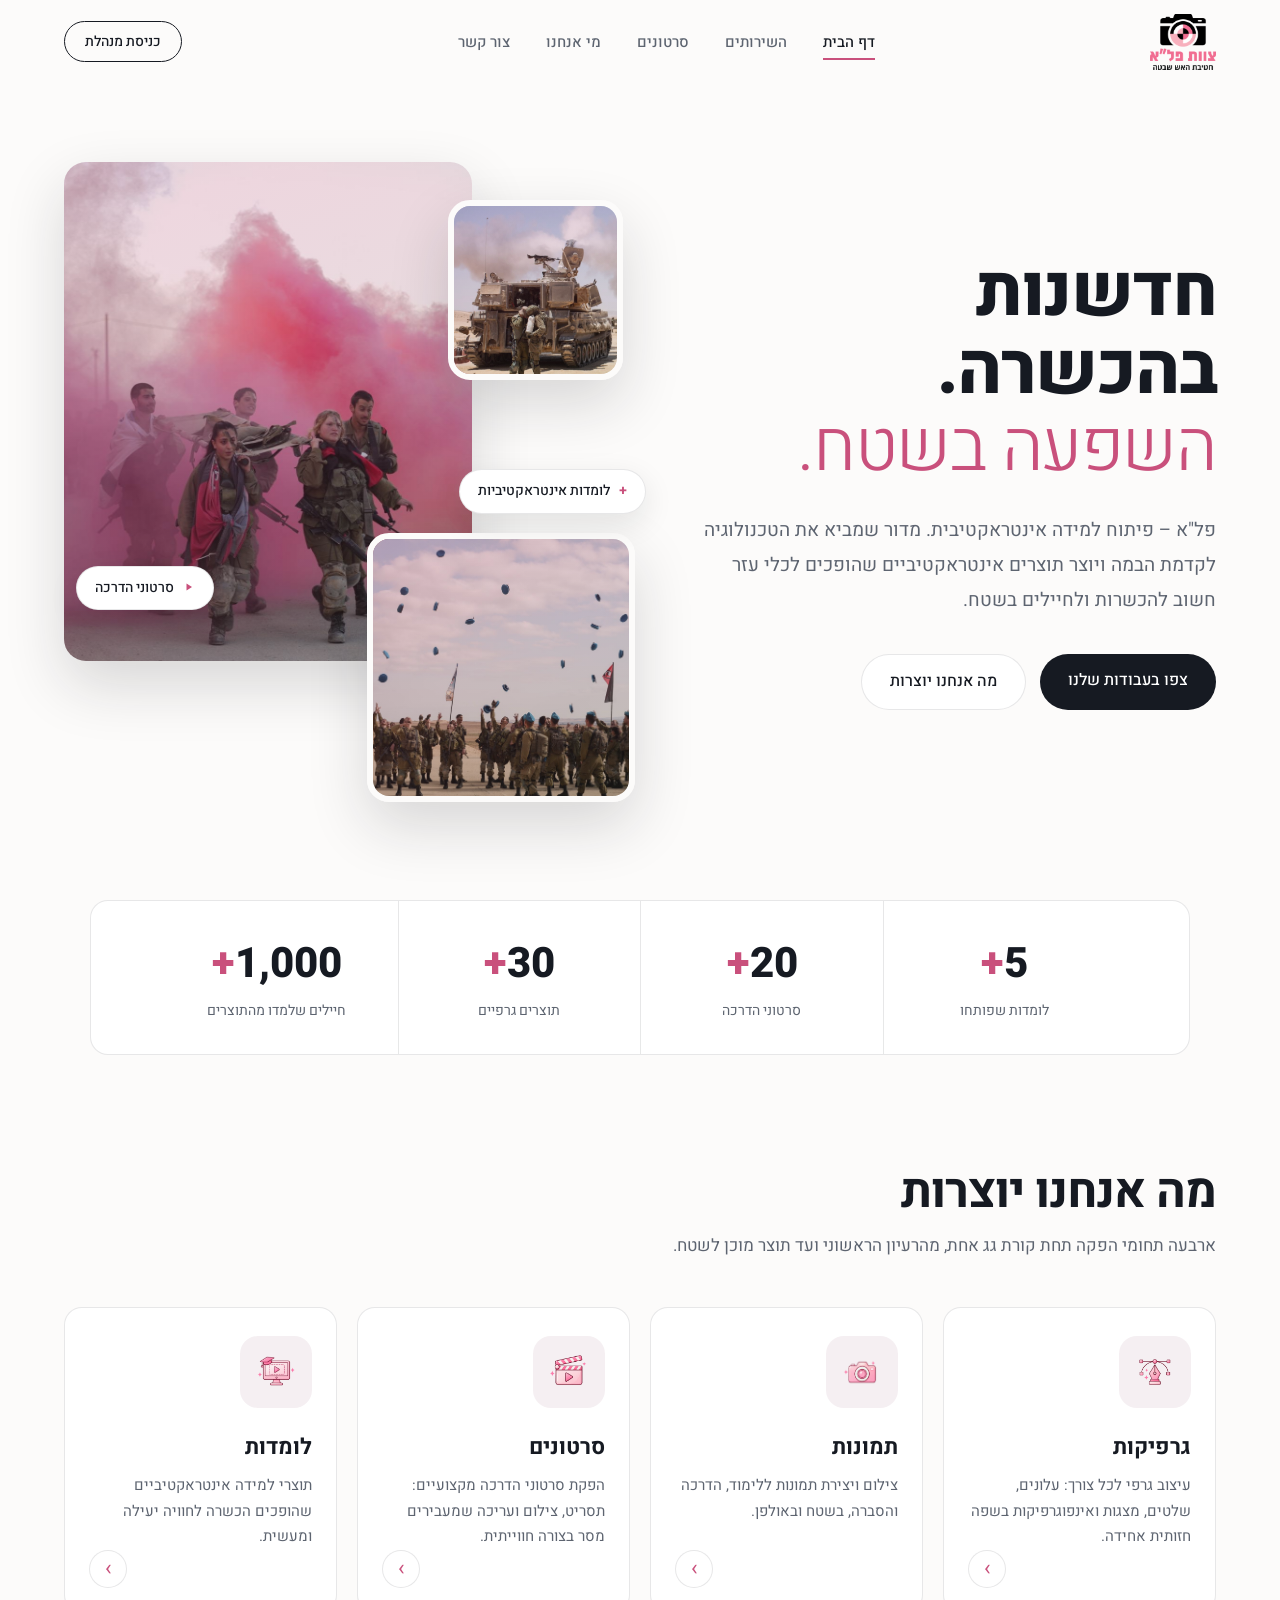
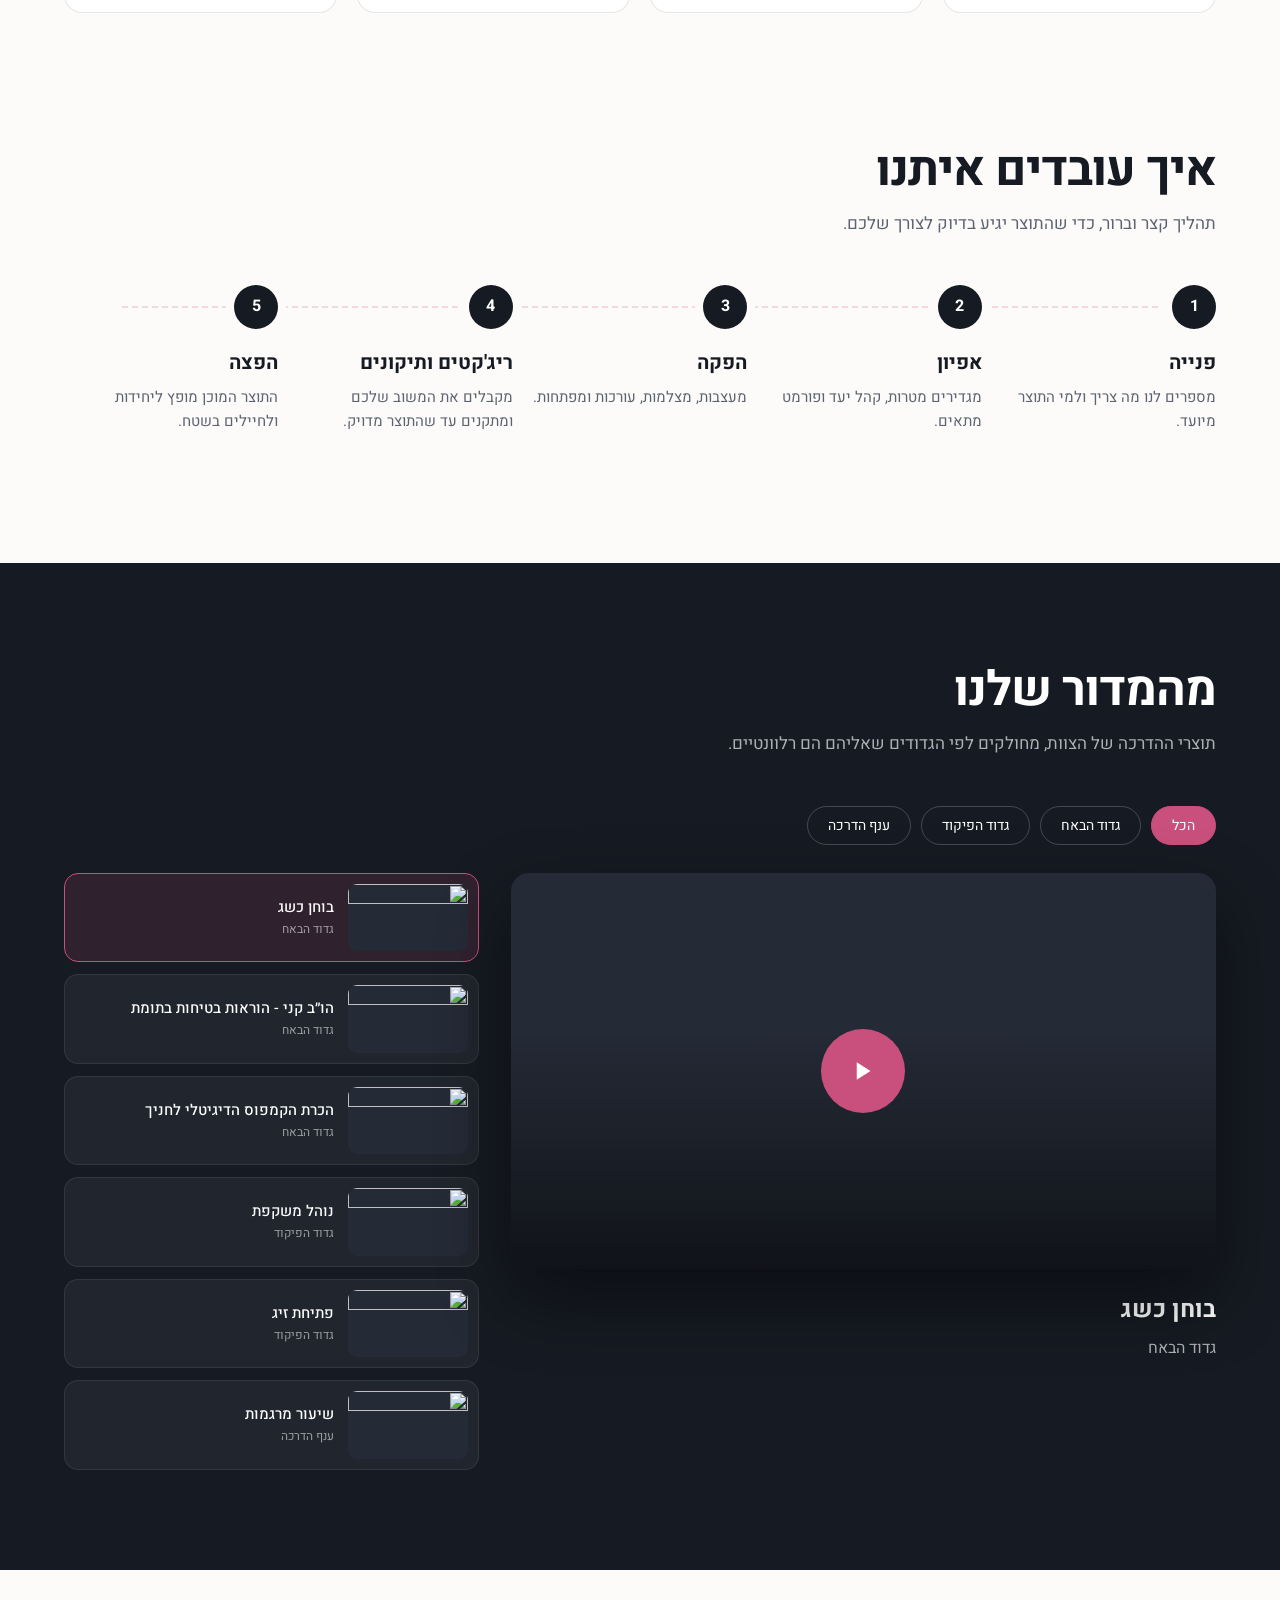
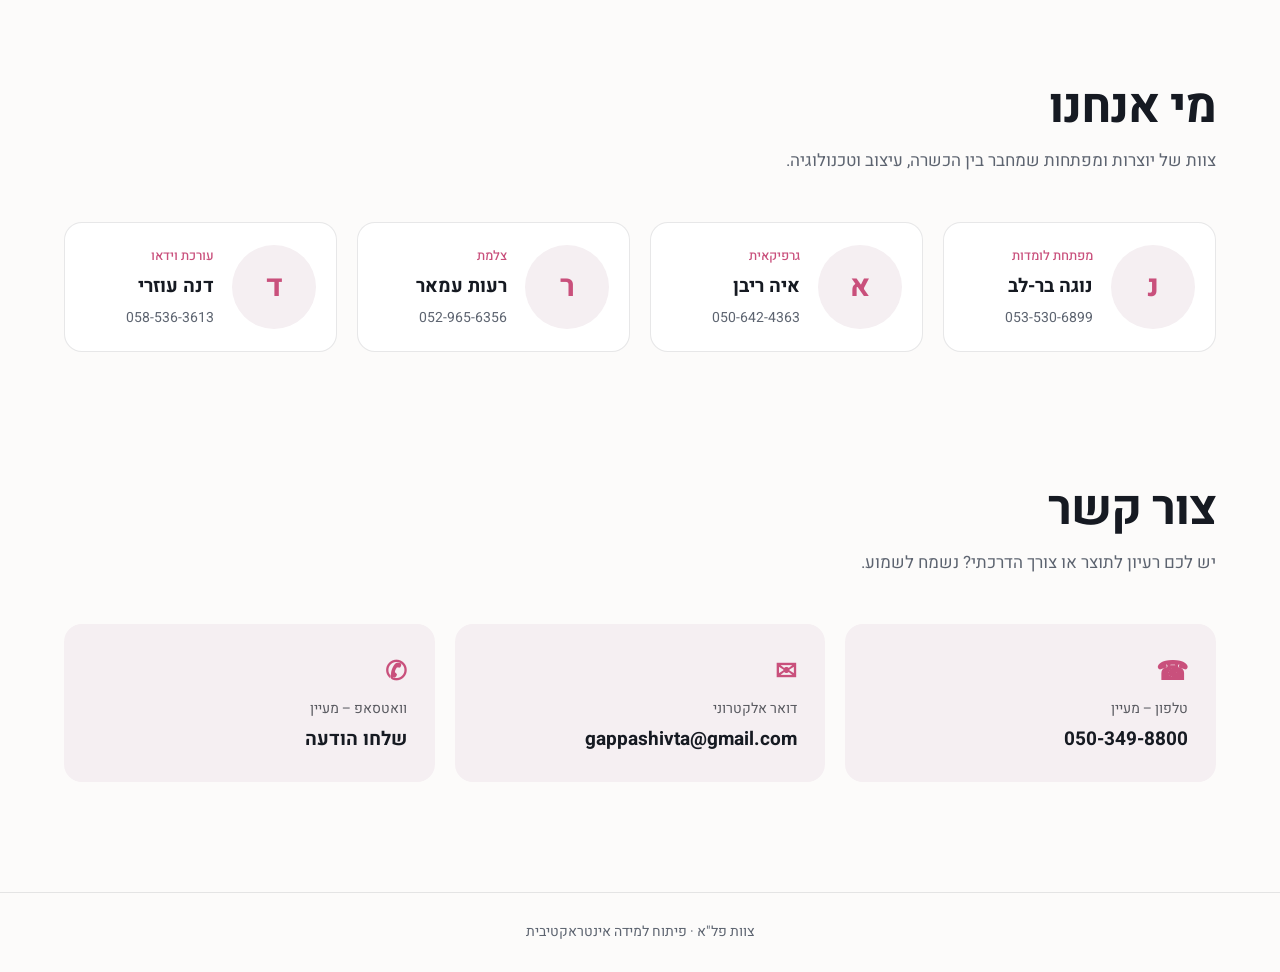
==== commit 040a19d0: "Update index.html" ====
--- a/index.html
+++ b/index.html
@@ -68,25 +68,25 @@
       <div class="service-icon"><img src="media/categories/graphic.png" alt="גרפיקות"></div>
       <h3>גרפיקות</h3>
       <p>עיצוב גרפי לכל צורך: עלונים, שלטים, מצגות ואינפוגרפיקות בשפה חזותית אחידה.</p>
-      <button type="button" class="card-button" data-service="graphics" aria-label="גרפיקות"><span>‹</span></button>
+      <button type="button" class="card-button" data-service="graphics" aria-label="גרפיקות"><span>›</span></button>
     </article>
     <article class="service-card reveal">
       <div class="service-icon"><img src="media/categories/pics.png" alt="תמונות"></div>
       <h3>תמונות</h3>
       <p>צילום ויצירת תמונות ללימוד, הדרכה והסברה, בשטח ובאולפן.</p>
-      <button type="button" class="card-button" data-service="photos" aria-label="תמונות"><span>‹</span></button>
+      <button type="button" class="card-button" data-service="photos" aria-label="תמונות"><span>›</span></button>
     </article>
     <article class="service-card reveal">
       <div class="service-icon"><img src="media/categories/videos.png" alt="סרטונים"></div>
       <h3>סרטונים</h3>
       <p>הפקת סרטוני הדרכה מקצועיים: תסריט, צילום ועריכה שמעבירים מסר בצורה חווייתית.</p>
-      <button type="button" class="card-button" data-service="videos" aria-label="סרטונים"><span>‹</span></button>
+      <button type="button" class="card-button" data-service="videos" aria-label="סרטונים"><span>›</span></button>
     </article>
     <article class="service-card reveal">
       <div class="service-icon"><img src="media/categories/lomdot.png" alt="לומדות"></div>
       <h3>לומדות</h3>
       <p>תוצרי למידה אינטראקטיביים שהופכים הכשרה לחוויה יעילה ומעשית.</p>
-      <button type="button" class="card-button" data-service="learning" aria-label="לומדות"><span>‹</span></button>
+      <button type="button" class="card-button" data-service="learning" aria-label="לומדות"><span>›</span></button>
     </article>
   </div>
 </section>
--- a/style.css
+++ b/style.css
@@ -77,8 +77,7 @@
 .service-card:hover .service-icon img{transform:scale(1.12) rotate(-4deg)}
 .service-card h3{font-size:22px;font-weight:700;margin-bottom:8px}
 .service-card p{font-size:15px;color:var(--mut);line-height:1.7}
-.card-button{margin-top:auto;align-self:flex-start;width:38px;height:38px;border-radius:50%;border:1px solid var(--line);background:#fff;color:var(--rose);cursor:pointer;transition:.3s}
-.card-button span{font-size:22px;line-height:1}
+.card-button{margin-top:auto;align-self:flex-end;width:38px;height:38px;border-radius:50%;border:1px solid var(--line);background:#fff;color:var(--rose);cursor:pointer;transition:.3s}.card-button span{font-size:22px;line-height:1}
 .card-button:hover{background:var(--rose);color:#fff;transform:translateX(-4px)}
 
 /* PROCESS */
@@ -294,3 +293,7 @@
   .gfx-card:nth-child(odd){--r:-.8deg}.gfx-card:nth-child(even){--r:.6deg}
   .gfx-bar strong{display:none}
 }
+
+.gfx-thumb.has-img{background:var(--mist)}
+.gfx-thumb.has-img img{width:100%;height:100%;object-fit:cover}
+.gfx-card:hover .gfx-thumb.has-img img{transform:scale(1.07)}
